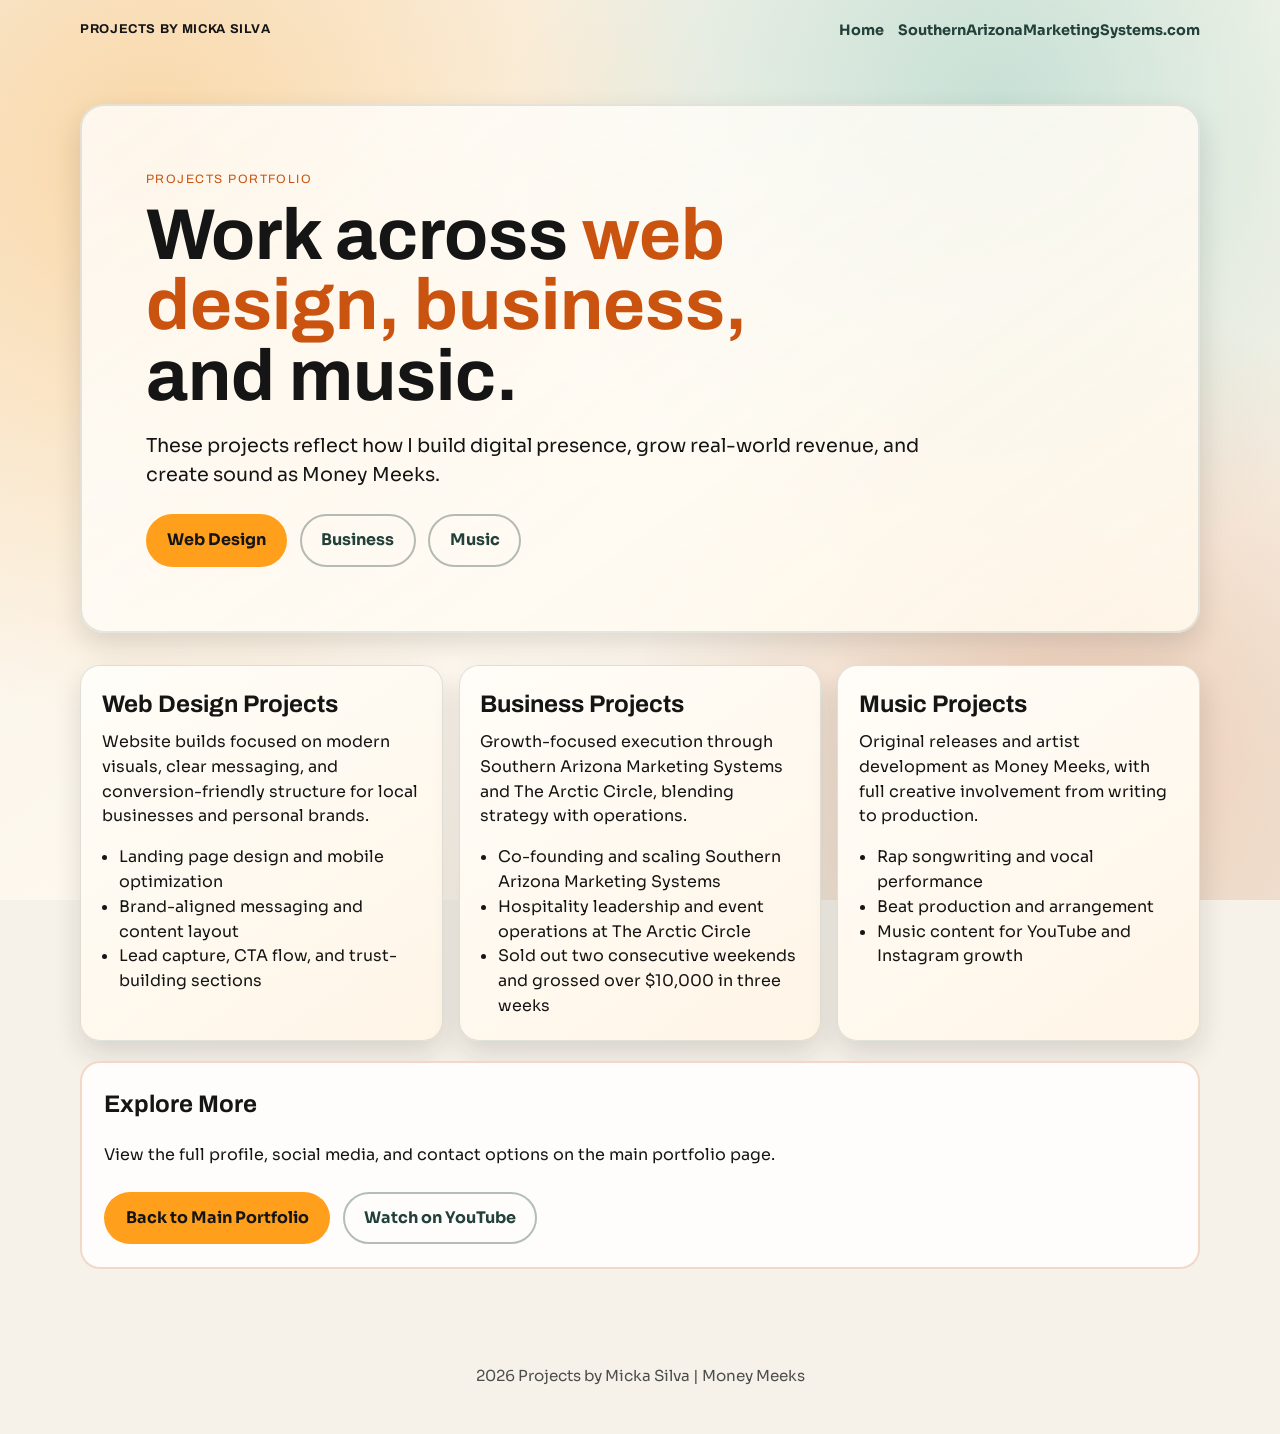
==== projects.html @ 8064643f "new" ====
<!DOCTYPE html>
<html lang="en">
  <head>
    <meta charset="UTF-8" />
    <meta name="viewport" content="width=device-width, initial-scale=1.0" />
    <meta
      name="description"
      content="Project portfolio for Micka Silva (Money Meeks): web design, business growth, and music production."
    />
    <title>Projects | Micka Silva</title>
    <link rel="preconnect" href="https://fonts.googleapis.com" />
    <link rel="preconnect" href="https://fonts.gstatic.com" crossorigin />
    <link
      href="https://fonts.googleapis.com/css2?family=Archivo:wght@400;600;700;900&family=Sora:wght@400;600;700&display=swap"
      rel="stylesheet"
    />
    <link rel="stylesheet" href="styles.css" />
  </head>
  <body>
    <div class="background-layer" aria-hidden="true"></div>

    <header class="site-header" id="top">
      <div class="brand">Projects by Micka Silva</div>
      <div>
        <a class="primary-link" href="index.html">Home</a>
        <a class="primary-link" href="https://SouthernArizonaMarketingSystems.com" target="_blank" rel="noreferrer"
          >SouthernArizonaMarketingSystems.com</a
        >
      </div>
    </header>

    <main>
      <section class="hero reveal">
        <p class="eyebrow">Projects Portfolio</p>
        <h1>
          Work across
          <span>web design, business,</span>
          and music.
        </h1>
        <p class="lead">
          These projects reflect how I build digital presence, grow real-world revenue, and create sound as
          Money Meeks.
        </p>
        <div class="hero-cta">
          <a class="btn btn-solid" href="#web-design">Web Design</a>
          <a class="btn btn-ghost" href="#business">Business</a>
          <a class="btn btn-ghost" href="#music">Music</a>
        </div>
      </section>

      <section class="projects-grid">
        <article id="web-design" class="project-card reveal">
          <h2>Web Design Projects</h2>
          <p>
            Website builds focused on modern visuals, clear messaging, and conversion-friendly structure for
            local businesses and personal brands.
          </p>
          <ul>
            <li>Landing page design and mobile optimization</li>
            <li>Brand-aligned messaging and content layout</li>
            <li>Lead capture, CTA flow, and trust-building sections</li>
          </ul>
        </article>

        <article id="business" class="project-card reveal">
          <h2>Business Projects</h2>
          <p>
            Growth-focused execution through Southern Arizona Marketing Systems and The Arctic Circle, blending
            strategy with operations.
          </p>
          <ul>
            <li>Co-founding and scaling Southern Arizona Marketing Systems</li>
            <li>Hospitality leadership and event operations at The Arctic Circle</li>
            <li>Sold out two consecutive weekends and grossed over $10,000 in three weeks</li>
          </ul>
        </article>

        <article id="music" class="project-card reveal">
          <h2>Music Projects</h2>
          <p>
            Original releases and artist development as Money Meeks, with full creative involvement from writing
            to production.
          </p>
          <ul>
            <li>Rap songwriting and vocal performance</li>
            <li>Beat production and arrangement</li>
            <li>Music content for YouTube and Instagram growth</li>
          </ul>
        </article>
      </section>

      <section class="contact reveal">
        <h2>Explore More</h2>
        <p>View the full profile, social media, and contact options on the main portfolio page.</p>
        <div class="contact-actions">
          <a class="btn btn-solid" href="index.html">Back to Main Portfolio</a>
          <a class="btn btn-ghost" href="https://youtube.com/@moneymeeks2375?si=qXHFbJ45Eas8tCo8" target="_blank" rel="noreferrer"
            >Watch on YouTube</a
          >
        </div>
      </section>
    </main>

    <footer>
      <p><span id="year"></span> Projects by Micka Silva | Money Meeks</p>
    </footer>

    <script src="script.js"></script>
  </body>
</html>
---- styles.css ----
:root {
  --ink: #151515;
  --cream: #f7f2e9;
  --sun: #ff9f1c;
  --rust: #ca5310;
  --teal: #2a9d8f;
  --slate: #23403b;
  --card: #fffdf8;
  --shadow: 0 12px 28px rgba(21, 21, 21, 0.14);
  --radius-lg: 20px;
  --radius-md: 14px;
}

* {
  box-sizing: border-box;
}

body {
  margin: 0;
  color: var(--ink);
  background: var(--cream);
  font-family: "Sora", sans-serif;
  line-height: 1.55;
  overflow-x: hidden;
}

.background-layer {
  position: fixed;
  inset: 0;
  z-index: -1;
  background:
    radial-gradient(circle at 12% 18%, rgba(255, 159, 28, 0.32), transparent 42%),
    radial-gradient(circle at 78% 12%, rgba(42, 157, 143, 0.26), transparent 38%),
    radial-gradient(circle at 84% 82%, rgba(202, 83, 16, 0.22), transparent 34%),
    linear-gradient(140deg, #f7f2e9 10%, #fff9ef 56%, #f2ebe0 100%);
}

.site-header {
  width: min(1120px, 92vw);
  margin: 0 auto;
  display: flex;
  justify-content: space-between;
  align-items: center;
  padding: 1.2rem 0;
}

.brand {
  font-family: "Archivo", sans-serif;
  font-weight: 700;
  letter-spacing: 0.05em;
  text-transform: uppercase;
  font-size: 0.8rem;
}

.primary-link {
  text-decoration: none;
  color: var(--slate);
  font-weight: 700;
  font-size: 0.9rem;
}

.site-header div:last-child {
  display: flex;
  gap: 0.9rem;
  flex-wrap: wrap;
  justify-content: flex-end;
}

main {
  width: min(1120px, 92vw);
  margin: 0 auto;
  padding: 1.5rem 0 5rem;
}

.hero {
  background: linear-gradient(145deg, rgba(255, 255, 255, 0.78), rgba(255, 248, 235, 0.9));
  border: 2px solid rgba(35, 64, 59, 0.12);
  border-radius: 24px;
  box-shadow: var(--shadow);
  padding: clamp(1.8rem, 5vw, 4rem);
  margin-top: 1.2rem;
}

.eyebrow {
  margin: 0;
  font-family: "Archivo", sans-serif;
  text-transform: uppercase;
  letter-spacing: 0.12em;
  font-size: 0.76rem;
  color: var(--rust);
}

h1,
h2 {
  font-family: "Archivo", sans-serif;
  margin-top: 0;
}

h1 {
  font-size: clamp(2.05rem, 7vw, 4.5rem);
  line-height: 0.98;
  margin: 0.7rem 0 1rem;
  max-width: 15ch;
}

h1 span {
  color: var(--rust);
}

.lead {
  font-size: clamp(1rem, 2.5vw, 1.2rem);
  max-width: 58ch;
}

.hero-cta,
.contact-actions {
  display: flex;
  gap: 0.8rem;
  flex-wrap: wrap;
  margin-top: 1.5rem;
}

.btn {
  text-decoration: none;
  border-radius: 999px;
  padding: 0.74rem 1.2rem;
  border: 2px solid transparent;
  font-weight: 700;
  transition: transform 180ms ease, box-shadow 180ms ease, background-color 180ms ease;
}

.btn:hover {
  transform: translateY(-2px);
  box-shadow: 0 7px 14px rgba(0, 0, 0, 0.16);
}

.btn-solid {
  background: var(--sun);
  color: var(--ink);
}

.btn-ghost {
  border-color: rgba(35, 64, 59, 0.34);
  color: var(--slate);
}

.grid-section {
  margin-top: 2rem;
  display: grid;
  grid-template-columns: repeat(12, 1fr);
  gap: 1rem;
}

.projects-grid {
  margin-top: 2rem;
  display: grid;
  grid-template-columns: repeat(12, 1fr);
  gap: 1rem;
}

.project-card {
  grid-column: span 4;
  background: linear-gradient(145deg, #fffdf8, #fff5e7);
  border-radius: var(--radius-lg);
  padding: 1.3rem;
  border: 1px solid rgba(35, 64, 59, 0.14);
  box-shadow: var(--shadow);
}

.project-card h2 {
  font-size: clamp(1.25rem, 3vw, 1.5rem);
  margin-bottom: 0.4rem;
}

.project-card p {
  margin-top: 0;
}

.project-card ul {
  margin: 0;
  padding-left: 1.1rem;
}

.about {
  margin-top: 1.3rem;
  background: #ffffffde;
  border: 2px solid rgba(42, 157, 143, 0.22);
  border-radius: var(--radius-lg);
  box-shadow: var(--shadow);
  padding: 1.4rem;
}

.about h2 {
  margin-bottom: 0.45rem;
}

.about p {
  margin: 0.65rem 0;
  max-width: 80ch;
}

.card {
  grid-column: span 4;
  background: var(--card);
  border-radius: var(--radius-lg);
  padding: 1.3rem;
  border: 1px solid rgba(35, 64, 59, 0.12);
  box-shadow: var(--shadow);
}

.card h2 {
  font-size: clamp(1.25rem, 3vw, 1.5rem);
  margin-bottom: 0.4rem;
}

.card p {
  margin-top: 0;
}

.card ul {
  margin: 0;
  padding-left: 1.1rem;
}

.statement {
  margin-top: 1.3rem;
  background: linear-gradient(136deg, var(--teal), #3eb1a5);
  color: #f6fbf9;
  border-radius: var(--radius-lg);
  padding: 1.4rem;
  box-shadow: var(--shadow);
}

.statement p {
  margin: 0;
  font-size: clamp(1.08rem, 2.7vw, 1.5rem);
  font-weight: 600;
}

.contact {
  margin-top: 1.3rem;
  background: #ffffffd9;
  border: 2px solid rgba(202, 83, 16, 0.22);
  border-radius: var(--radius-lg);
  padding: 1.4rem;
}

.social {
  margin-top: 1.3rem;
  background: #fffdf8;
  border: 2px solid rgba(35, 64, 59, 0.14);
  border-radius: var(--radius-lg);
  padding: 1.4rem;
  box-shadow: var(--shadow);
}

.social h2 {
  margin-bottom: 0.35rem;
}

.social p {
  margin-top: 0;
}

.social-grid {
  display: grid;
  grid-template-columns: repeat(3, 1fr);
  gap: 0.8rem;
}

.social-link {
  text-decoration: none;
  border: 1px solid rgba(35, 64, 59, 0.2);
  border-radius: var(--radius-md);
  padding: 0.9rem;
  color: var(--ink);
  font-weight: 700;
  background: linear-gradient(145deg, #fffef9, #fff5e7);
  transition: transform 180ms ease, box-shadow 180ms ease, border-color 180ms ease;
}

.social-link:hover {
  transform: translateY(-2px);
  box-shadow: 0 7px 14px rgba(0, 0, 0, 0.12);
  border-color: rgba(202, 83, 16, 0.4);
}

.social-link span {
  display: block;
  margin-top: 0.3rem;
  font-weight: 400;
  font-size: 0.92rem;
}

footer {
  text-align: center;
  padding: 0 1rem 2rem;
  color: #4d4d4d;
  font-size: 0.95rem;
}

.reveal {
  opacity: 0;
  transform: translateY(22px);
  animation: rise 700ms ease forwards;
}

.grid-section .card:nth-child(1) {
  animation-delay: 120ms;
}

.grid-section .card:nth-child(2) {
  animation-delay: 260ms;
}

.grid-section .card:nth-child(3) {
  animation-delay: 380ms;
}

.projects-grid .project-card:nth-child(1) {
  animation-delay: 120ms;
}

.projects-grid .project-card:nth-child(2) {
  animation-delay: 260ms;
}

.projects-grid .project-card:nth-child(3) {
  animation-delay: 380ms;
}

.about.reveal {
  animation-delay: 180ms;
}

.statement.reveal {
  animation-delay: 460ms;
}

.social.reveal {
  animation-delay: 520ms;
}

.contact.reveal {
  animation-delay: 600ms;
}

@keyframes rise {
  to {
    opacity: 1;
    transform: translateY(0);
  }
}

@media (max-width: 960px) {
  .card {
    grid-column: span 6;
  }

  .project-card {
    grid-column: span 6;
  }

  .social-grid {
    grid-template-columns: 1fr 1fr;
  }
}

@media (max-width: 720px) {
  .site-header {
    flex-direction: column;
    align-items: flex-start;
    gap: 0.5rem;
  }

  .site-header div:last-child {
    justify-content: flex-start;
  }

  .card {
    grid-column: span 12;
  }

  .project-card {
    grid-column: span 12;
  }

  .social-grid {
    grid-template-columns: 1fr;
  }

  .hero {
    padding: 1.4rem;
  }
}
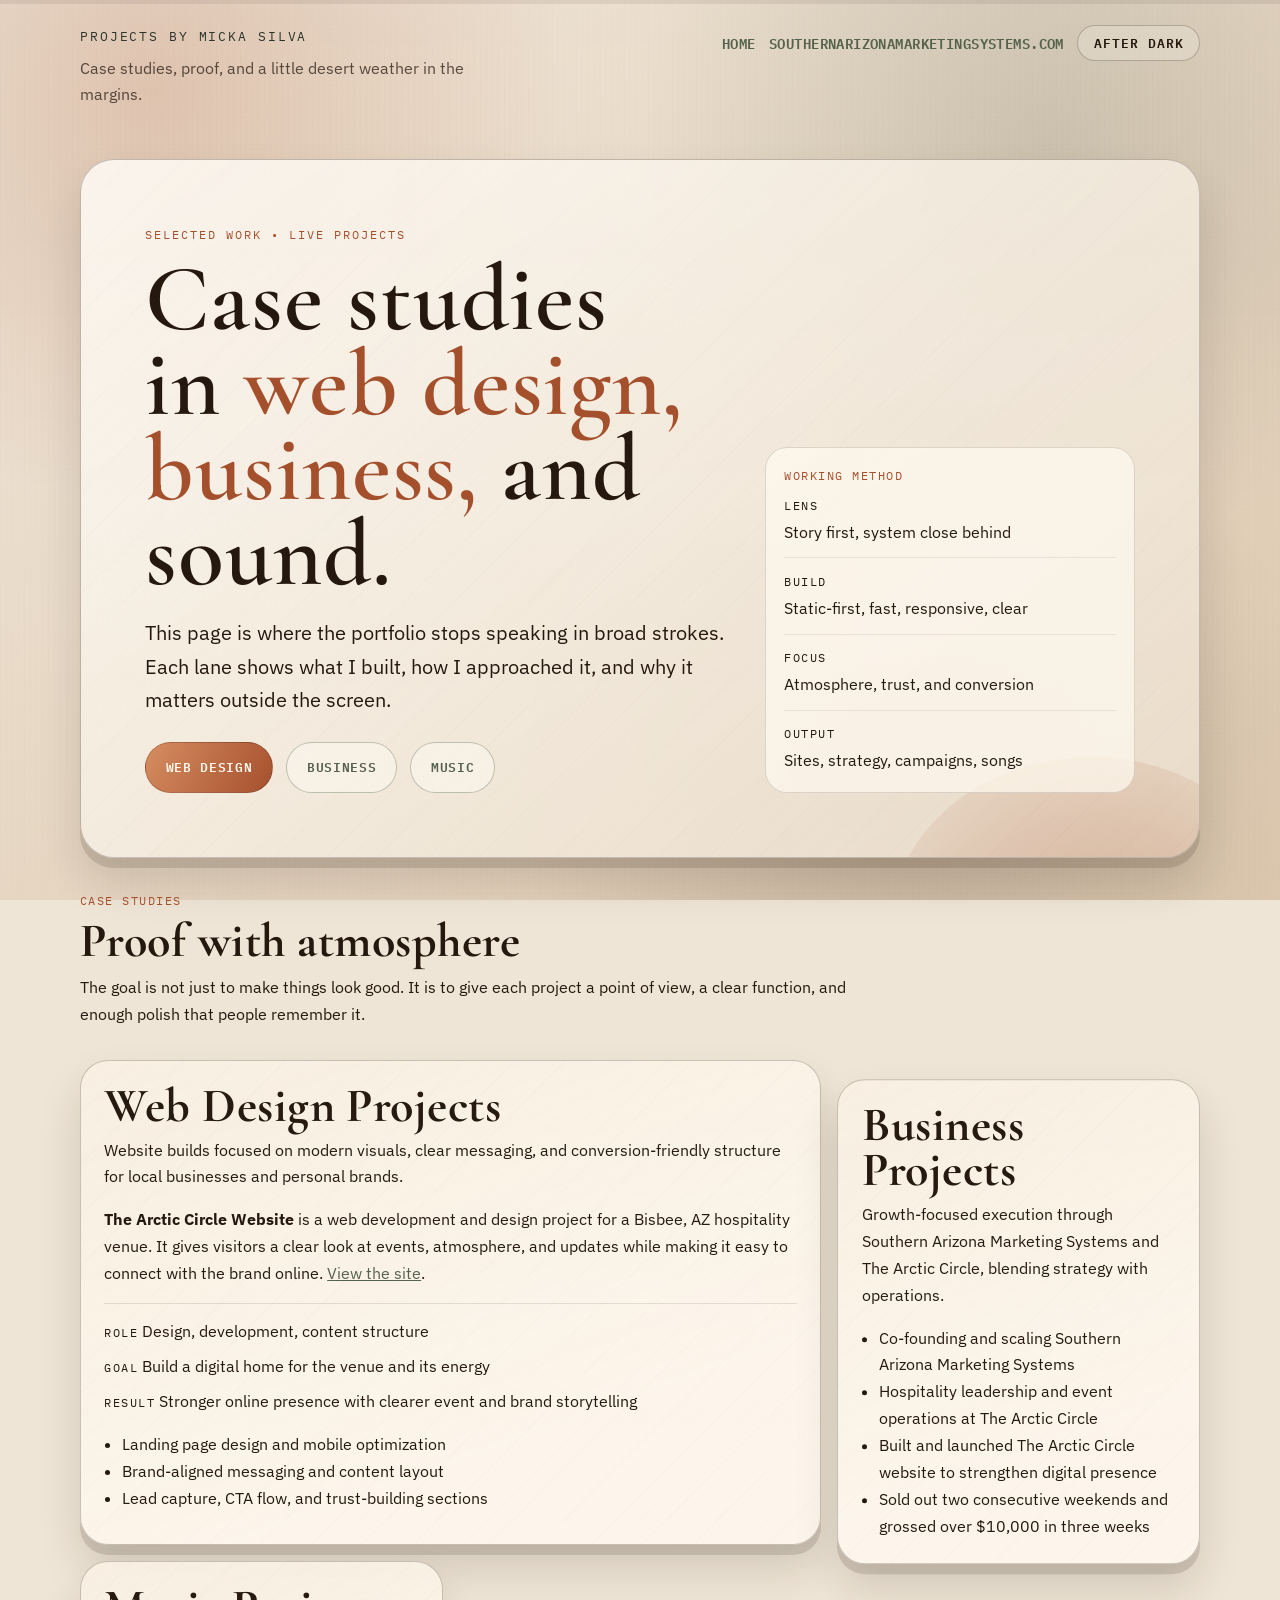
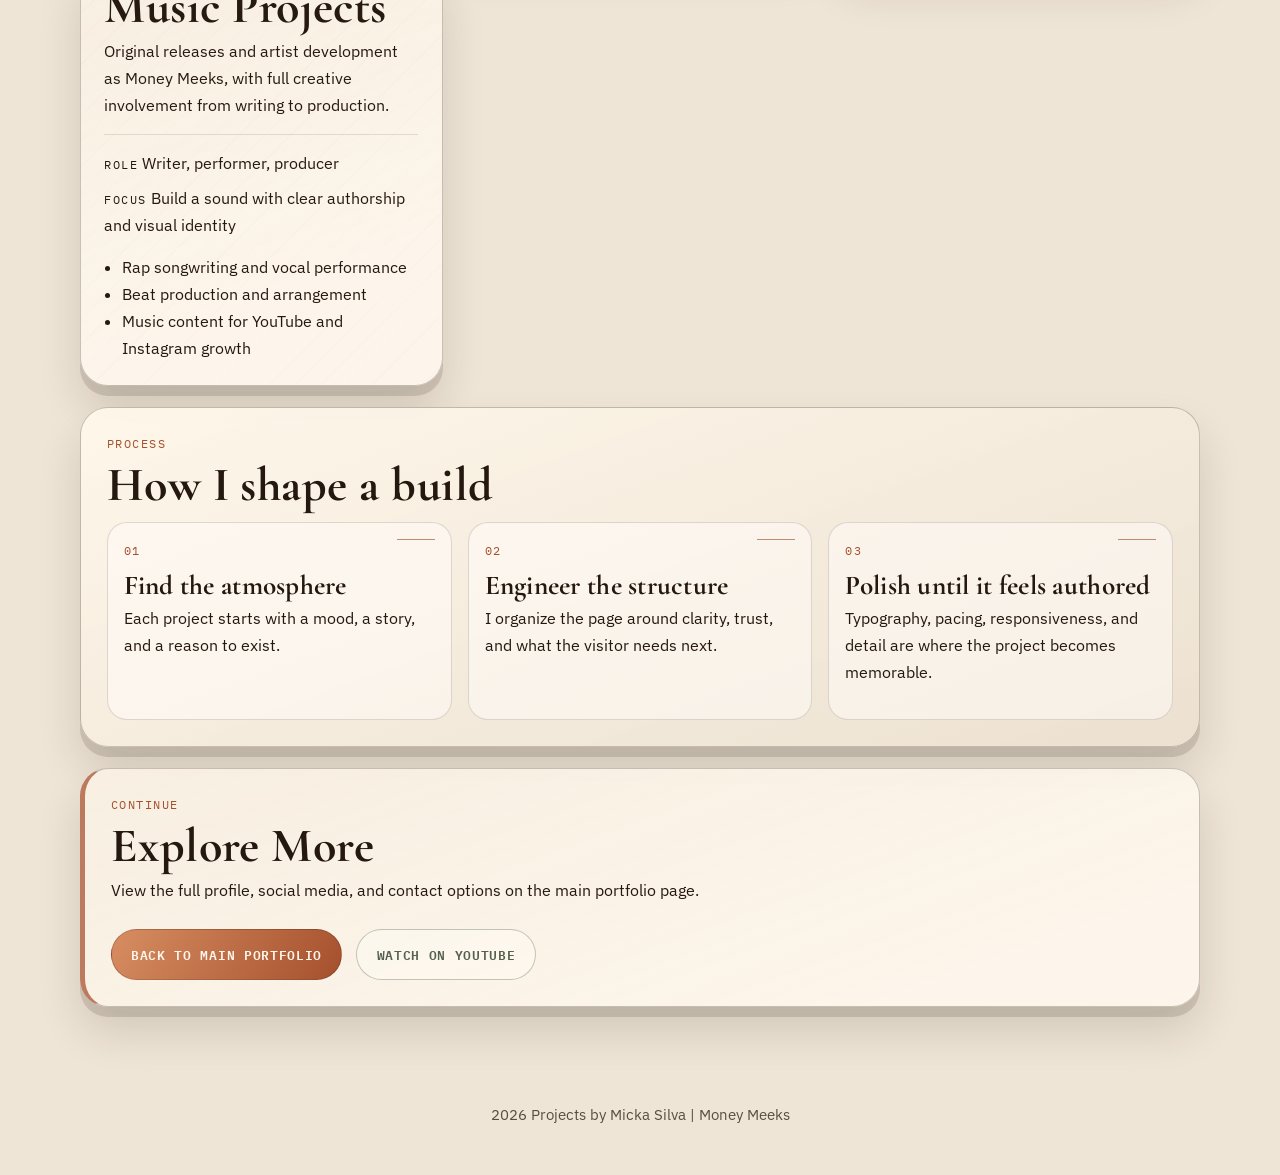
==== commit b31ca073: "freeeee" ====
--- a/projects.html
+++ b/projects.html
@@ -11,50 +11,92 @@
     <link rel="preconnect" href="https://fonts.googleapis.com" />
     <link rel="preconnect" href="https://fonts.gstatic.com" crossorigin />
     <link
-      href="https://fonts.googleapis.com/css2?family=Archivo:wght@400;600;700;900&family=Sora:wght@400;600;700&display=swap"
+      href="https://fonts.googleapis.com/css2?family=Cormorant+Garamond:wght@500;600;700&family=IBM+Plex+Mono:wght@400;500;600&family=IBM+Plex+Sans:wght@400;500;600;700&display=swap"
       rel="stylesheet"
     />
     <link rel="stylesheet" href="styles.css" />
   </head>
-  <body>
+  <body data-page="projects" data-theme="day">
     <div class="background-layer" aria-hidden="true"></div>
+    <div class="page-progress" aria-hidden="true">
+      <span class="page-progress-bar"></span>
+    </div>
 
     <header class="site-header" id="top">
-      <div class="brand">Projects by Micka Silva</div>
-      <div>
-        <a class="primary-link" href="index.html">Home</a>
-        <a class="primary-link" href="https://SouthernArizonaMarketingSystems.com" target="_blank" rel="noreferrer"
-          >SouthernArizonaMarketingSystems.com</a
-        >
+      <div class="brand-block">
+        <div class="brand">Projects by Micka Silva</div>
+        <p class="brand-caption">Case studies, proof, and a little desert weather in the margins.</p>
+      </div>
+      <div class="header-actions">
+        <div class="nav-links">
+          <a class="primary-link" href="index.html">Home</a>
+          <a class="primary-link" href="https://SouthernArizonaMarketingSystems.com" target="_blank" rel="noreferrer"
+            >SouthernArizonaMarketingSystems.com</a
+          >
+        </div>
+        <button class="mode-toggle" type="button" aria-label="Switch color mode">After Dark</button>
       </div>
     </header>
 
     <main>
       <section class="hero reveal">
-        <p class="eyebrow">Projects Portfolio</p>
-        <h1>
-          Work across
-          <span>web design, business,</span>
-          and music.
-        </h1>
-        <p class="lead">
-          These projects reflect how I build digital presence, grow real-world revenue, and create sound as
-          Money Meeks.
-        </p>
-        <div class="hero-cta">
-          <a class="btn btn-solid" href="#web-design">Web Design</a>
-          <a class="btn btn-ghost" href="#business">Business</a>
-          <a class="btn btn-ghost" href="#music">Music</a>
+        <div class="hero-layout">
+          <div class="hero-copy">
+            <p class="eyebrow">Selected Work • Live Projects</p>
+            <h1>
+              Case studies in
+              <span>web design, business,</span>
+              and sound.
+            </h1>
+            <p class="lead">
+              This page is where the portfolio stops speaking in broad strokes. Each lane shows what I built,
+              how I approached it, and why it matters outside the screen.
+            </p>
+            <div class="hero-cta">
+              <a class="btn btn-solid" href="#web-design">Web Design</a>
+              <a class="btn btn-ghost" href="#business">Business</a>
+              <a class="btn btn-ghost" href="#music">Music</a>
+            </div>
+          </div>
+          <aside class="hero-notes">
+            <p class="section-label">Working Method</p>
+            <ul class="meta-list">
+              <li><span>Lens</span> Story first, system close behind</li>
+              <li><span>Build</span> Static-first, fast, responsive, clear</li>
+              <li><span>Focus</span> Atmosphere, trust, and conversion</li>
+              <li><span>Output</span> Sites, strategy, campaigns, songs</li>
+            </ul>
+          </aside>
         </div>
       </section>
 
+      <section class="section-intro reveal">
+        <p class="section-label">Case Studies</p>
+        <h2>Proof with atmosphere</h2>
+        <p>
+          The goal is not just to make things look good. It is to give each project a point of view, a clear
+          function, and enough polish that people remember it.
+        </p>
+      </section>
+
       <section class="projects-grid">
-        <article id="web-design" class="project-card reveal">
+        <article id="web-design" class="project-card featured reveal">
           <h2>Web Design Projects</h2>
           <p>
             Website builds focused on modern visuals, clear messaging, and conversion-friendly structure for
             local businesses and personal brands.
           </p>
+          <p>
+            <strong>The Arctic Circle Website</strong> is a web development and design project for a Bisbee,
+            AZ hospitality venue. It gives visitors a clear look at events, atmosphere, and updates while
+            making it easy to connect with the brand online.
+            <a href="https://arcticcirclebisbeeaz.com/" target="_blank" rel="noreferrer">View the site</a>.
+          </p>
+          <div class="project-meta">
+            <p><span>Role</span> Design, development, content structure</p>
+            <p><span>Goal</span> Build a digital home for the venue and its energy</p>
+            <p><span>Result</span> Stronger online presence with clearer event and brand storytelling</p>
+          </div>
           <ul>
             <li>Landing page design and mobile optimization</li>
             <li>Brand-aligned messaging and content layout</li>
@@ -71,6 +113,7 @@
           <ul>
             <li>Co-founding and scaling Southern Arizona Marketing Systems</li>
             <li>Hospitality leadership and event operations at The Arctic Circle</li>
+            <li>Built and launched The Arctic Circle website to strengthen digital presence</li>
             <li>Sold out two consecutive weekends and grossed over $10,000 in three weeks</li>
           </ul>
         </article>
@@ -81,6 +124,10 @@
             Original releases and artist development as Money Meeks, with full creative involvement from writing
             to production.
           </p>
+          <div class="project-meta">
+            <p><span>Role</span> Writer, performer, producer</p>
+            <p><span>Focus</span> Build a sound with clear authorship and visual identity</p>
+          </div>
           <ul>
             <li>Rap songwriting and vocal performance</li>
             <li>Beat production and arrangement</li>
@@ -89,7 +136,32 @@
         </article>
       </section>
 
+      <section class="field-notes reveal">
+        <div class="section-intro">
+          <p class="section-label">Process</p>
+          <h2>How I shape a build</h2>
+        </div>
+        <div class="timeline compact">
+          <article class="timeline-entry reveal">
+            <p class="timeline-tag">01</p>
+            <h3>Find the atmosphere</h3>
+            <p>Each project starts with a mood, a story, and a reason to exist.</p>
+          </article>
+          <article class="timeline-entry reveal">
+            <p class="timeline-tag">02</p>
+            <h3>Engineer the structure</h3>
+            <p>I organize the page around clarity, trust, and what the visitor needs next.</p>
+          </article>
+          <article class="timeline-entry reveal">
+            <p class="timeline-tag">03</p>
+            <h3>Polish until it feels authored</h3>
+            <p>Typography, pacing, responsiveness, and detail are where the project becomes memorable.</p>
+          </article>
+        </div>
+      </section>
+
       <section class="contact reveal">
+        <p class="section-label">Continue</p>
         <h2>Explore More</h2>
         <p>View the full profile, social media, and contact options on the main portfolio page.</p>
         <div class="contact-actions">
--- a/styles.css
+++ b/styles.css
@@ -1,38 +1,97 @@
 :root {
-  --ink: #151515;
-  --cream: #f7f2e9;
-  --sun: #ff9f1c;
-  --rust: #ca5310;
-  --teal: #2a9d8f;
-  --slate: #23403b;
-  --card: #fffdf8;
-  --shadow: 0 12px 28px rgba(21, 21, 21, 0.14);
-  --radius-lg: 20px;
-  --radius-md: 14px;
+  --ink: #25180f;
+  --paper: #efe5d6;
+  --paper-deep: #ddc8af;
+  --stone: #8f7b66;
+  --clay: #a5502d;
+  --sage: #55614d;
+  --pine: #2c352b;
+  --night: #14100d;
+  --mist: rgba(255, 249, 240, 0.7);
+  --line: rgba(37, 24, 15, 0.14);
+  --line-strong: rgba(37, 24, 15, 0.24);
+  --card: rgba(255, 248, 238, 0.84);
+  --card-strong: rgba(248, 239, 226, 0.95);
+  --shadow-soft: 0 24px 44px rgba(33, 21, 12, 0.14);
+  --shadow-hard: 0 10px 0 rgba(52, 35, 21, 0.14);
+  --radius-lg: 28px;
+  --radius-md: 18px;
+}
+
+body[data-theme="night"] {
+  --ink: #f3e8d9;
+  --paper: #17120f;
+  --paper-deep: #241c18;
+  --stone: #bda992;
+  --clay: #d98a5a;
+  --sage: #a4b391;
+  --pine: #d7cfbf;
+  --night: #090807;
+  --mist: rgba(35, 28, 25, 0.72);
+  --line: rgba(243, 232, 217, 0.12);
+  --line-strong: rgba(243, 232, 217, 0.2);
+  --card: rgba(29, 22, 18, 0.86);
+  --card-strong: rgba(36, 28, 24, 0.96);
+  --shadow-soft: 0 24px 54px rgba(0, 0, 0, 0.34);
+  --shadow-hard: 0 10px 0 rgba(0, 0, 0, 0.2);
 }
 
 * {
   box-sizing: border-box;
+}
+
+html {
+  scroll-behavior: smooth;
 }
 
 body {
   margin: 0;
   color: var(--ink);
-  background: var(--cream);
-  font-family: "Sora", sans-serif;
-  line-height: 1.55;
+  background: var(--paper);
+  font-family: "IBM Plex Sans", sans-serif;
+  line-height: 1.68;
   overflow-x: hidden;
+  transition: background-color 220ms ease, color 220ms ease;
 }
 
 .background-layer {
   position: fixed;
   inset: 0;
-  z-index: -1;
+  z-index: -2;
   background:
-    radial-gradient(circle at 12% 18%, rgba(255, 159, 28, 0.32), transparent 42%),
-    radial-gradient(circle at 78% 12%, rgba(42, 157, 143, 0.26), transparent 38%),
-    radial-gradient(circle at 84% 82%, rgba(202, 83, 16, 0.22), transparent 34%),
-    linear-gradient(140deg, #f7f2e9 10%, #fff9ef 56%, #f2ebe0 100%);
+    radial-gradient(circle at 12% 10%, rgba(165, 80, 45, 0.22), transparent 30%),
+    radial-gradient(circle at 82% 16%, rgba(85, 97, 77, 0.2), transparent 32%),
+    radial-gradient(circle at 72% 86%, rgba(37, 24, 15, 0.14), transparent 34%),
+    linear-gradient(145deg, var(--paper) 0%, var(--paper-deep) 100%);
+}
+
+.background-layer::after {
+  content: "";
+  position: absolute;
+  inset: 0;
+  opacity: 0.32;
+  pointer-events: none;
+  background-image:
+    linear-gradient(rgba(255, 255, 255, 0.05), rgba(255, 255, 255, 0.01)),
+    repeating-linear-gradient(0deg, rgba(255, 255, 255, 0.05) 0 1px, transparent 1px 4px),
+    repeating-linear-gradient(90deg, rgba(37, 24, 15, 0.03) 0 1px, transparent 1px 6px),
+    radial-gradient(circle at 20% 20%, rgba(255, 255, 255, 0.09) 0 1px, transparent 1px 100%);
+  background-size: auto, auto, auto, 22px 22px;
+}
+
+.page-progress {
+  position: fixed;
+  inset: 0 0 auto;
+  height: 4px;
+  z-index: 10;
+  background: rgba(37, 24, 15, 0.08);
+}
+
+.page-progress-bar {
+  display: block;
+  width: 0;
+  height: 100%;
+  background: linear-gradient(90deg, var(--sage), var(--clay));
 }
 
 .site-header {
@@ -40,195 +99,420 @@
   margin: 0 auto;
   display: flex;
   justify-content: space-between;
+  align-items: flex-start;
+  gap: 1.25rem;
+  padding: 1.55rem 0 1rem;
+}
+
+.brand-block {
+  max-width: 26rem;
+}
+
+.brand {
+  font-family: "IBM Plex Mono", monospace;
+  font-size: 0.84rem;
+  letter-spacing: 0.14em;
+  text-transform: uppercase;
+  color: var(--pine);
+}
+
+.brand-caption {
+  margin: 0.45rem 0 0;
+  color: rgba(37, 24, 15, 0.74);
+}
+
+body[data-theme="night"] .brand-caption {
+  color: rgba(243, 232, 217, 0.74);
+}
+
+.header-actions,
+.nav-links,
+.hero-cta,
+.contact-actions {
+  display: flex;
+  gap: 0.85rem;
+  flex-wrap: wrap;
+}
+
+.header-actions {
+  justify-content: flex-end;
   align-items: center;
-  padding: 1.2rem 0;
-}
-
-.brand {
-  font-family: "Archivo", sans-serif;
-  font-weight: 700;
-  letter-spacing: 0.05em;
-  text-transform: uppercase;
-  font-size: 0.8rem;
+}
+
+.nav-links {
+  justify-content: flex-end;
 }
 
 .primary-link {
   text-decoration: none;
-  color: var(--slate);
-  font-weight: 700;
-  font-size: 0.9rem;
-}
-
-.site-header div:last-child {
-  display: flex;
-  gap: 0.9rem;
-  flex-wrap: wrap;
-  justify-content: flex-end;
+  color: var(--sage);
+  font: 600 0.88rem/1 "IBM Plex Mono", monospace;
+  letter-spacing: 0.03em;
+  text-transform: uppercase;
+  border-bottom: 1px solid transparent;
+  transition: color 180ms ease, border-color 180ms ease;
+}
+
+.primary-link:hover {
+  color: var(--clay);
+  border-color: rgba(165, 80, 45, 0.45);
+}
+
+.mode-toggle {
+  appearance: none;
+  border: 1px solid var(--line-strong);
+  background: rgba(255, 249, 240, 0.22);
+  color: var(--ink);
+  padding: 0.68rem 0.95rem;
+  border-radius: 999px;
+  font: 600 0.8rem/1 "IBM Plex Mono", monospace;
+  letter-spacing: 0.08em;
+  text-transform: uppercase;
+  cursor: pointer;
+  transition: transform 180ms ease, border-color 180ms ease, background-color 180ms ease;
+}
+
+.mode-toggle:hover {
+  transform: translateY(-1px);
+  border-color: var(--clay);
 }
 
 main {
   width: min(1120px, 92vw);
   margin: 0 auto;
-  padding: 1.5rem 0 5rem;
+  padding: 1rem 0 5rem;
+}
+
+.hero,
+.about,
+.contact,
+.social,
+.field-notes,
+.statement,
+.project-card,
+.card {
+  box-shadow: var(--shadow-soft), var(--shadow-hard);
 }
 
 .hero {
-  background: linear-gradient(145deg, rgba(255, 255, 255, 0.78), rgba(255, 248, 235, 0.9));
-  border: 2px solid rgba(35, 64, 59, 0.12);
-  border-radius: 24px;
-  box-shadow: var(--shadow);
+  position: relative;
+  isolation: isolate;
+  overflow: hidden;
+  margin-top: 1.2rem;
   padding: clamp(1.8rem, 5vw, 4rem);
-  margin-top: 1.2rem;
+  border: 1px solid var(--line-strong);
+  border-radius: 34px;
+  background:
+    linear-gradient(145deg, rgba(255, 251, 245, 0.84), rgba(235, 222, 204, 0.92)),
+    linear-gradient(90deg, rgba(255, 255, 255, 0.06), transparent);
+}
+
+body[data-theme="night"] .hero {
+  background:
+    linear-gradient(145deg, rgba(31, 24, 21, 0.9), rgba(21, 17, 14, 0.96)),
+    linear-gradient(90deg, rgba(255, 255, 255, 0.03), transparent);
+}
+
+.hero::before {
+  content: "";
+  position: absolute;
+  inset: auto -10% -46% auto;
+  width: 420px;
+  height: 420px;
+  border-radius: 48% 52% 60% 40% / 40% 51% 49% 60%;
+  background: radial-gradient(circle, rgba(165, 80, 45, 0.34), rgba(165, 80, 45, 0));
+  z-index: -1;
+}
+
+.hero::after,
+.project-card::after,
+.card::after {
+  content: "";
+  position: absolute;
+  inset: 0;
+  pointer-events: none;
+  background-image:
+    linear-gradient(rgba(255, 255, 255, 0.04), transparent),
+    repeating-linear-gradient(135deg, rgba(37, 24, 15, 0.035) 0 1px, transparent 1px 18px);
+  opacity: 0.36;
+}
+
+.hero-layout {
+  display: grid;
+  grid-template-columns: minmax(0, 1.45fr) minmax(280px, 0.9fr);
+  gap: 1.5rem;
+  align-items: end;
+}
+
+.hero-copy,
+.hero-notes {
+  position: relative;
+  z-index: 1;
+}
+
+.hero-notes {
+  padding: 1.1rem 1.15rem;
+  border-radius: 22px;
+  background: var(--mist);
+  border: 1px solid var(--line);
+}
+
+.eyebrow,
+.section-label,
+.timeline-tag,
+.meta-list span,
+.project-meta span,
+.btn,
+.primary-link {
+  font-family: "IBM Plex Mono", monospace;
 }
 
 .eyebrow {
   margin: 0;
-  font-family: "Archivo", sans-serif;
+  text-transform: uppercase;
+  letter-spacing: 0.16em;
+  font-size: 0.78rem;
+  color: var(--clay);
+}
+
+.section-label,
+.timeline-tag,
+.meta-list span,
+.project-meta span {
+  font-size: 0.78rem;
   text-transform: uppercase;
   letter-spacing: 0.12em;
-  font-size: 0.76rem;
-  color: var(--rust);
+}
+
+.section-label {
+  margin: 0 0 0.55rem;
+  color: var(--clay);
 }
 
 h1,
+h2,
+h3 {
+  margin-top: 0;
+  font-family: "Cormorant Garamond", serif;
+  letter-spacing: 0.01em;
+}
+
+h1 {
+  max-width: 12ch;
+  margin: 0.7rem 0 1rem;
+  font-size: clamp(3.2rem, 8vw, 5.9rem);
+  line-height: 0.9;
+  font-weight: 600;
+}
+
+h1 span {
+  color: var(--clay);
+}
+
 h2 {
-  font-family: "Archivo", sans-serif;
-  margin-top: 0;
-}
-
-h1 {
-  font-size: clamp(2.05rem, 7vw, 4.5rem);
-  line-height: 0.98;
-  margin: 0.7rem 0 1rem;
-  max-width: 15ch;
-}
-
-h1 span {
-  color: var(--rust);
+  margin-bottom: 0.55rem;
+  font-size: clamp(2.2rem, 4vw, 3rem);
+  line-height: 0.95;
+}
+
+h3 {
+  margin-bottom: 0.4rem;
+  font-size: 1.7rem;
+  line-height: 1;
 }
 
 .lead {
-  font-size: clamp(1rem, 2.5vw, 1.2rem);
-  max-width: 58ch;
+  max-width: 60ch;
+  font-size: clamp(1.02rem, 2.1vw, 1.24rem);
+}
+
+.meta-list {
+  list-style: none;
+  margin: 0;
+  padding: 0;
+  display: grid;
+  gap: 0.8rem;
+}
+
+.meta-list li {
+  display: grid;
+  gap: 0.18rem;
+  padding-bottom: 0.72rem;
+  border-bottom: 1px solid rgba(37, 24, 15, 0.08);
+}
+
+body[data-theme="night"] .meta-list li {
+  border-bottom-color: rgba(243, 232, 217, 0.08);
+}
+
+.meta-list li:last-child {
+  padding-bottom: 0;
+  border-bottom: 0;
 }
 
 .hero-cta,
 .contact-actions {
-  display: flex;
-  gap: 0.8rem;
-  flex-wrap: wrap;
-  margin-top: 1.5rem;
+  margin-top: 1.6rem;
 }
 
 .btn {
   text-decoration: none;
   border-radius: 999px;
-  padding: 0.74rem 1.2rem;
-  border: 2px solid transparent;
-  font-weight: 700;
-  transition: transform 180ms ease, box-shadow 180ms ease, background-color 180ms ease;
+  padding: 0.82rem 1.22rem;
+  border: 1px solid transparent;
+  font-size: 0.84rem;
+  font-weight: 600;
+  letter-spacing: 0.05em;
+  text-transform: uppercase;
+  transition: transform 180ms ease, box-shadow 180ms ease, background-color 180ms ease, color 180ms ease;
 }
 
 .btn:hover {
   transform: translateY(-2px);
-  box-shadow: 0 7px 14px rgba(0, 0, 0, 0.16);
+  box-shadow: 0 9px 16px rgba(40, 27, 16, 0.2);
 }
 
 .btn-solid {
-  background: var(--sun);
-  color: var(--ink);
+  background: linear-gradient(120deg, #d78d61, var(--clay));
+  color: #fff7ed;
+  border-color: rgba(37, 24, 15, 0.2);
 }
 
 .btn-ghost {
-  border-color: rgba(35, 64, 59, 0.34);
-  color: var(--slate);
-}
-
-.grid-section {
+  background: rgba(255, 252, 246, 0.42);
+  border-color: rgba(85, 97, 77, 0.35);
+  color: var(--sage);
+}
+
+.btn-ghost:hover {
+  color: var(--clay);
+  border-color: rgba(165, 80, 45, 0.42);
+}
+
+.section-intro {
+  max-width: 48rem;
   margin-top: 2rem;
+}
+
+.section-intro p:last-child {
+  margin-top: 0;
+}
+
+.grid-section,
+.projects-grid,
+.timeline,
+.social-grid {
   display: grid;
-  grid-template-columns: repeat(12, 1fr);
   gap: 1rem;
 }
 
+.grid-section,
 .projects-grid {
   margin-top: 2rem;
-  display: grid;
   grid-template-columns: repeat(12, 1fr);
-  gap: 1rem;
-}
-
-.project-card {
+}
+
+.project-card,
+.card {
+  position: relative;
+  overflow: hidden;
   grid-column: span 4;
-  background: linear-gradient(145deg, #fffdf8, #fff5e7);
+  padding: 1.45rem;
   border-radius: var(--radius-lg);
-  padding: 1.3rem;
-  border: 1px solid rgba(35, 64, 59, 0.14);
-  box-shadow: var(--shadow);
-}
-
-.project-card h2 {
-  font-size: clamp(1.25rem, 3vw, 1.5rem);
-  margin-bottom: 0.4rem;
-}
-
-.project-card p {
+  border: 1px solid var(--line-strong);
+  background: linear-gradient(160deg, var(--card-strong), var(--card) 72%);
+}
+
+.featured {
+  grid-column: span 8;
+}
+
+.grid-section .card:nth-child(1),
+.projects-grid .project-card:nth-child(2) {
+  transform: translateY(1.2rem);
+}
+
+.grid-section .card:nth-child(2) {
+  grid-column: span 5;
+}
+
+.grid-section .card:nth-child(3) {
+  grid-column: span 3;
+}
+
+.project-card h2,
+.card h2,
+.about h2,
+.social h2,
+.contact h2 {
+  margin-bottom: 0.45rem;
+}
+
+.project-card p,
+.card p,
+.about p,
+.contact p,
+.social p,
+.timeline-entry p {
   margin-top: 0;
 }
 
-.project-card ul {
-  margin: 0;
-  padding-left: 1.1rem;
-}
-
-.about {
-  margin-top: 1.3rem;
-  background: #ffffffde;
-  border: 2px solid rgba(42, 157, 143, 0.22);
-  border-radius: var(--radius-lg);
-  box-shadow: var(--shadow);
-  padding: 1.4rem;
-}
-
-.about h2 {
-  margin-bottom: 0.45rem;
-}
-
-.about p {
-  margin: 0.65rem 0;
-  max-width: 80ch;
-}
-
-.card {
-  grid-column: span 4;
-  background: var(--card);
-  border-radius: var(--radius-lg);
-  padding: 1.3rem;
-  border: 1px solid rgba(35, 64, 59, 0.12);
-  box-shadow: var(--shadow);
-}
-
-.card h2 {
-  font-size: clamp(1.25rem, 3vw, 1.5rem);
-  margin-bottom: 0.4rem;
-}
-
-.card p {
-  margin-top: 0;
-}
-
+.project-card ul,
 .card ul {
   margin: 0;
   padding-left: 1.1rem;
 }
 
+.project-meta {
+  display: grid;
+  gap: 0.5rem;
+  margin: 1rem 0;
+  padding-top: 0.9rem;
+  border-top: 1px solid rgba(37, 24, 15, 0.12);
+}
+
+body[data-theme="night"] .project-meta {
+  border-top-color: rgba(243, 232, 217, 0.12);
+}
+
+.project-meta p {
+  margin: 0;
+}
+
+.about,
+.contact,
+.social,
+.field-notes {
+  margin-top: 1.3rem;
+  padding: 1.6rem;
+  border-radius: var(--radius-lg);
+  border: 1px solid var(--line-strong);
+  background: linear-gradient(160deg, var(--card-strong), var(--card) 82%);
+}
+
+.about {
+  border-left: 5px solid rgba(85, 97, 77, 0.72);
+}
+
+.contact {
+  border-left: 5px solid rgba(165, 80, 45, 0.74);
+}
+
+.social {
+  border-left: 5px solid rgba(44, 53, 43, 0.68);
+}
+
 .statement {
   margin-top: 1.3rem;
-  background: linear-gradient(136deg, var(--teal), #3eb1a5);
-  color: #f6fbf9;
+  padding: 1.5rem;
   border-radius: var(--radius-lg);
-  padding: 1.4rem;
-  box-shadow: var(--shadow);
+  border: 1px solid rgba(37, 24, 15, 0.18);
+  background: linear-gradient(145deg, #4f6a52, #232c23);
+  color: #f8f5ef;
+}
+
+body[data-theme="night"] .statement {
+  background: linear-gradient(145deg, #344034, #171411);
 }
 
 .statement p {
@@ -237,128 +521,169 @@
   font-weight: 600;
 }
 
-.contact {
-  margin-top: 1.3rem;
-  background: #ffffffd9;
-  border: 2px solid rgba(202, 83, 16, 0.22);
-  border-radius: var(--radius-lg);
-  padding: 1.4rem;
-}
-
-.social {
-  margin-top: 1.3rem;
-  background: #fffdf8;
-  border: 2px solid rgba(35, 64, 59, 0.14);
-  border-radius: var(--radius-lg);
-  padding: 1.4rem;
-  box-shadow: var(--shadow);
-}
-
-.social h2 {
-  margin-bottom: 0.35rem;
-}
-
-.social p {
+.field-notes {
+  background: linear-gradient(160deg, rgba(255, 248, 236, 0.9), rgba(236, 225, 208, 0.92));
+}
+
+body[data-theme="night"] .field-notes {
+  background: linear-gradient(160deg, rgba(31, 24, 21, 0.94), rgba(23, 18, 15, 0.96));
+}
+
+.field-notes .section-intro {
   margin-top: 0;
 }
 
+.timeline {
+  margin-top: 1.2rem;
+  grid-template-columns: repeat(3, minmax(0, 1fr));
+}
+
+.timeline.compact {
+  margin-top: 0.8rem;
+}
+
+.timeline-entry {
+  position: relative;
+  padding: 1.1rem 1rem;
+  border: 1px solid var(--line);
+  border-radius: 20px;
+  background: rgba(255, 252, 247, 0.54);
+}
+
+body[data-theme="night"] .timeline-entry {
+  background: rgba(255, 255, 255, 0.03);
+}
+
+.timeline-entry::before {
+  content: "";
+  position: absolute;
+  top: 1rem;
+  right: 1rem;
+  width: 38px;
+  height: 1px;
+  background: rgba(165, 80, 45, 0.65);
+}
+
+.timeline-tag {
+  margin: 0 0 0.65rem;
+  color: var(--clay);
+}
+
 .social-grid {
-  display: grid;
   grid-template-columns: repeat(3, 1fr);
-  gap: 0.8rem;
 }
 
 .social-link {
   text-decoration: none;
-  border: 1px solid rgba(35, 64, 59, 0.2);
+  color: var(--ink);
+  padding: 0.95rem;
+  border: 1px solid rgba(37, 24, 15, 0.16);
   border-radius: var(--radius-md);
-  padding: 0.9rem;
-  color: var(--ink);
+  background: linear-gradient(145deg, rgba(255, 253, 248, 0.92), rgba(245, 235, 220, 0.84));
   font-weight: 700;
-  background: linear-gradient(145deg, #fffef9, #fff5e7);
   transition: transform 180ms ease, box-shadow 180ms ease, border-color 180ms ease;
+}
+
+body[data-theme="night"] .social-link {
+  background: linear-gradient(145deg, rgba(41, 32, 28, 0.92), rgba(26, 21, 18, 0.86));
+  border-color: rgba(243, 232, 217, 0.14);
 }
 
 .social-link:hover {
   transform: translateY(-2px);
-  box-shadow: 0 7px 14px rgba(0, 0, 0, 0.12);
-  border-color: rgba(202, 83, 16, 0.4);
+  box-shadow: 0 10px 16px rgba(40, 27, 16, 0.15);
+  border-color: rgba(165, 80, 45, 0.38);
 }
 
 .social-link span {
   display: block;
   margin-top: 0.3rem;
-  font-weight: 400;
   font-size: 0.92rem;
+  font-weight: 500;
+  opacity: 0.84;
+}
+
+a {
+  color: var(--sage);
+}
+
+a:hover {
+  color: var(--clay);
+}
+
+a:focus-visible,
+.btn:focus-visible,
+.mode-toggle:focus-visible,
+.primary-link:focus-visible {
+  outline: 2px solid var(--clay);
+  outline-offset: 3px;
 }
 
 footer {
+  padding: 0 1rem 2rem;
   text-align: center;
-  padding: 0 1rem 2rem;
-  color: #4d4d4d;
   font-size: 0.95rem;
+  color: rgba(37, 24, 15, 0.74);
+}
+
+body[data-theme="night"] footer {
+  color: rgba(243, 232, 217, 0.74);
 }
 
 .reveal {
   opacity: 0;
-  transform: translateY(22px);
-  animation: rise 700ms ease forwards;
-}
-
-.grid-section .card:nth-child(1) {
-  animation-delay: 120ms;
-}
-
-.grid-section .card:nth-child(2) {
-  animation-delay: 260ms;
-}
-
-.grid-section .card:nth-child(3) {
-  animation-delay: 380ms;
-}
-
-.projects-grid .project-card:nth-child(1) {
-  animation-delay: 120ms;
-}
-
-.projects-grid .project-card:nth-child(2) {
-  animation-delay: 260ms;
-}
-
-.projects-grid .project-card:nth-child(3) {
-  animation-delay: 380ms;
-}
-
-.about.reveal {
-  animation-delay: 180ms;
-}
-
-.statement.reveal {
-  animation-delay: 460ms;
-}
-
-.social.reveal {
-  animation-delay: 520ms;
-}
-
-.contact.reveal {
-  animation-delay: 600ms;
-}
-
-@keyframes rise {
-  to {
+  transform: translateY(26px);
+  transition: opacity 680ms ease, transform 680ms ease;
+}
+
+.reveal.is-visible {
+  opacity: 1;
+  transform: translateY(0);
+}
+
+.reveal[data-delay="1"] {
+  transition-delay: 90ms;
+}
+
+.reveal[data-delay="2"] {
+  transition-delay: 180ms;
+}
+
+.reveal[data-delay="3"] {
+  transition-delay: 270ms;
+}
+
+@media (prefers-reduced-motion: reduce) {
+  html {
+    scroll-behavior: auto;
+  }
+
+  *,
+  *::before,
+  *::after {
+    animation: none !important;
+    transition: none !important;
+  }
+
+  .reveal {
     opacity: 1;
-    transform: translateY(0);
+    transform: none;
   }
 }
 
 @media (max-width: 960px) {
-  .card {
+  .hero-layout,
+  .timeline {
+    grid-template-columns: 1fr;
+  }
+
+  .card,
+  .project-card,
+  .featured,
+  .grid-section .card:nth-child(2),
+  .grid-section .card:nth-child(3) {
     grid-column: span 6;
-  }
-
-  .project-card {
-    grid-column: span 6;
+    transform: none;
   }
 
   .social-grid {
@@ -370,26 +695,42 @@
   .site-header {
     flex-direction: column;
     align-items: flex-start;
-    gap: 0.5rem;
-  }
-
-  .site-header div:last-child {
+    gap: 0.55rem;
+  }
+
+  .header-actions,
+  .nav-links {
     justify-content: flex-start;
   }
 
-  .card {
+  .grid-section,
+  .projects-grid,
+  .social-grid,
+  .timeline {
+    grid-template-columns: 1fr;
+  }
+
+  .card,
+  .project-card,
+  .featured,
+  .grid-section .card:nth-child(2),
+  .grid-section .card:nth-child(3) {
     grid-column: span 12;
   }
 
-  .project-card {
-    grid-column: span 12;
-  }
-
-  .social-grid {
-    grid-template-columns: 1fr;
-  }
-
   .hero {
-    padding: 1.4rem;
-  }
-}
+    border-radius: 26px;
+    padding: 1.5rem;
+  }
+
+  h1 {
+    max-width: 100%;
+  }
+
+  .field-notes,
+  .about,
+  .social,
+  .contact {
+    padding: 1.25rem;
+  }
+}
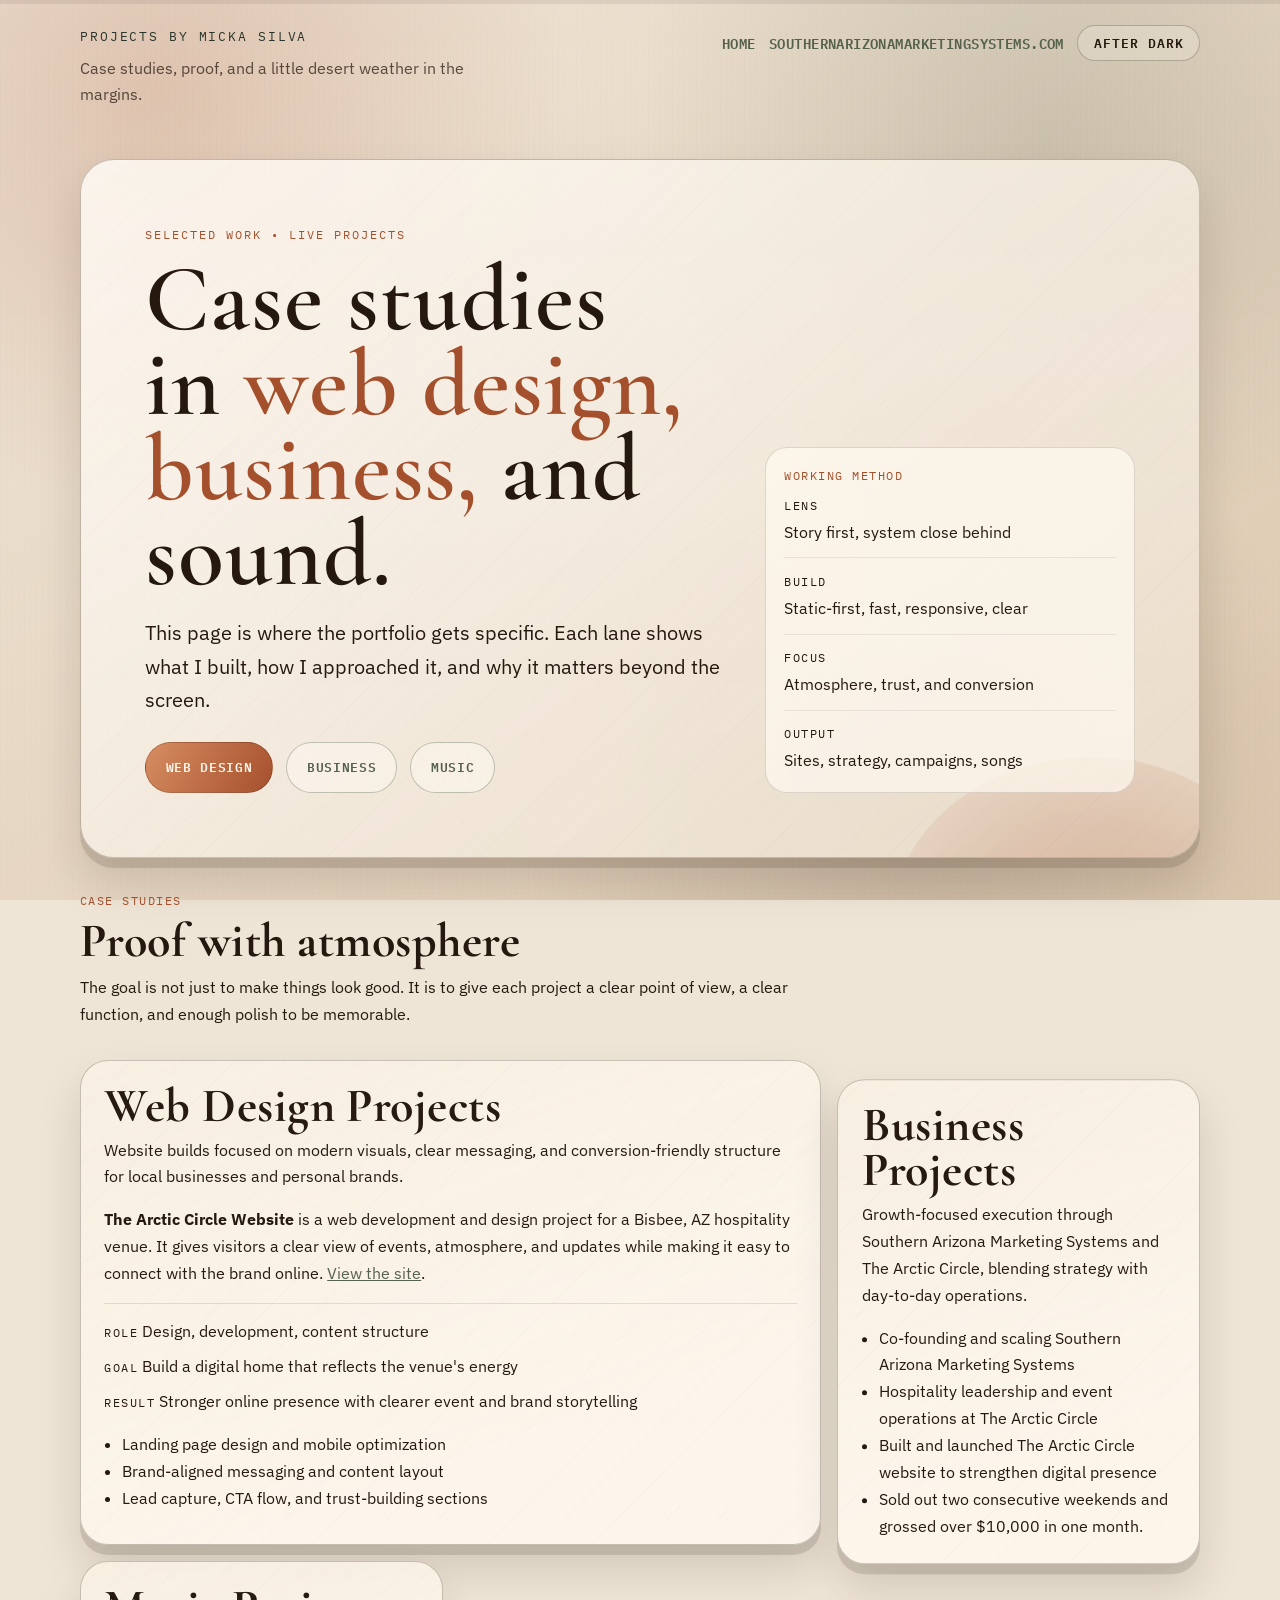
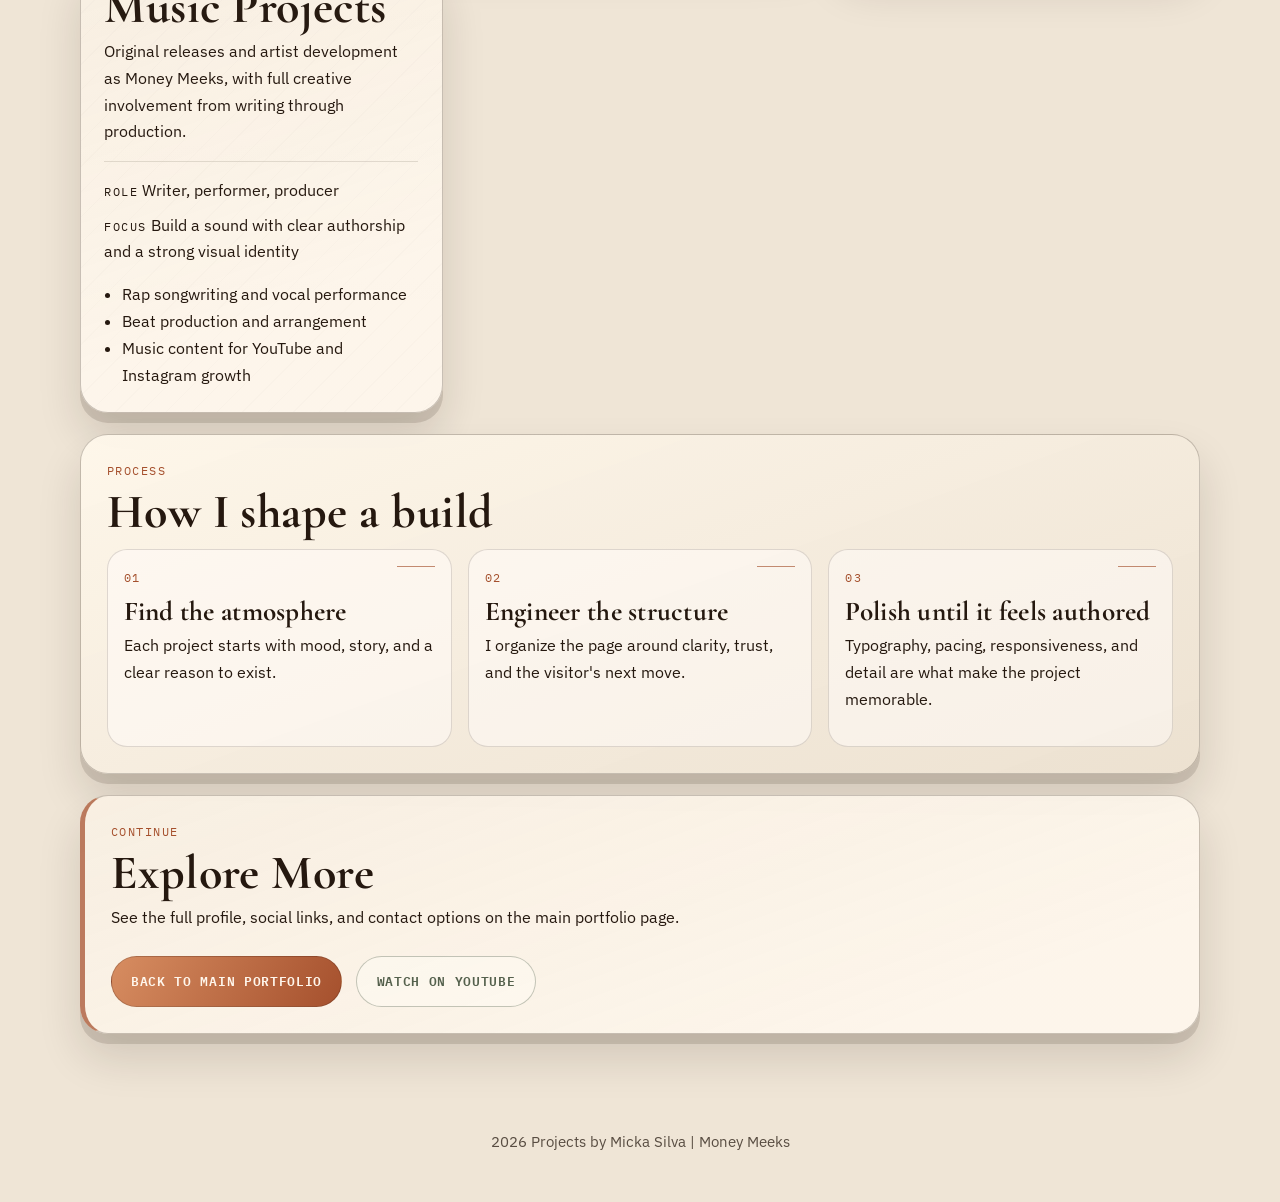
==== commit 5c31fbc2: "burt" ====
--- a/projects.html
+++ b/projects.html
@@ -49,8 +49,8 @@
               and sound.
             </h1>
             <p class="lead">
-              This page is where the portfolio stops speaking in broad strokes. Each lane shows what I built,
-              how I approached it, and why it matters outside the screen.
+              This page is where the portfolio gets specific. Each lane shows what I built, how I approached it,
+              and why it matters beyond the screen.
             </p>
             <div class="hero-cta">
               <a class="btn btn-solid" href="#web-design">Web Design</a>
@@ -74,8 +74,8 @@
         <p class="section-label">Case Studies</p>
         <h2>Proof with atmosphere</h2>
         <p>
-          The goal is not just to make things look good. It is to give each project a point of view, a clear
-          function, and enough polish that people remember it.
+          The goal is not just to make things look good. It is to give each project a clear point of view, a
+          clear function, and enough polish to be memorable.
         </p>
       </section>
 
@@ -88,13 +88,13 @@
           </p>
           <p>
             <strong>The Arctic Circle Website</strong> is a web development and design project for a Bisbee,
-            AZ hospitality venue. It gives visitors a clear look at events, atmosphere, and updates while
+            AZ hospitality venue. It gives visitors a clear view of events, atmosphere, and updates while
             making it easy to connect with the brand online.
             <a href="https://arcticcirclebisbeeaz.com/" target="_blank" rel="noreferrer">View the site</a>.
           </p>
           <div class="project-meta">
             <p><span>Role</span> Design, development, content structure</p>
-            <p><span>Goal</span> Build a digital home for the venue and its energy</p>
+            <p><span>Goal</span> Build a digital home that reflects the venue's energy</p>
             <p><span>Result</span> Stronger online presence with clearer event and brand storytelling</p>
           </div>
           <ul>
@@ -108,13 +108,13 @@
           <h2>Business Projects</h2>
           <p>
             Growth-focused execution through Southern Arizona Marketing Systems and The Arctic Circle, blending
-            strategy with operations.
+            strategy with day-to-day operations.
           </p>
           <ul>
             <li>Co-founding and scaling Southern Arizona Marketing Systems</li>
             <li>Hospitality leadership and event operations at The Arctic Circle</li>
             <li>Built and launched The Arctic Circle website to strengthen digital presence</li>
-            <li>Sold out two consecutive weekends and grossed over $10,000 in three weeks</li>
+            <li>Sold out two consecutive weekends and grossed over $10,000 in one month.</li>
           </ul>
         </article>
 
@@ -122,11 +122,11 @@
           <h2>Music Projects</h2>
           <p>
             Original releases and artist development as Money Meeks, with full creative involvement from writing
-            to production.
+            through production.
           </p>
           <div class="project-meta">
             <p><span>Role</span> Writer, performer, producer</p>
-            <p><span>Focus</span> Build a sound with clear authorship and visual identity</p>
+            <p><span>Focus</span> Build a sound with clear authorship and a strong visual identity</p>
           </div>
           <ul>
             <li>Rap songwriting and vocal performance</li>
@@ -145,17 +145,17 @@
           <article class="timeline-entry reveal">
             <p class="timeline-tag">01</p>
             <h3>Find the atmosphere</h3>
-            <p>Each project starts with a mood, a story, and a reason to exist.</p>
+            <p>Each project starts with mood, story, and a clear reason to exist.</p>
           </article>
           <article class="timeline-entry reveal">
             <p class="timeline-tag">02</p>
             <h3>Engineer the structure</h3>
-            <p>I organize the page around clarity, trust, and what the visitor needs next.</p>
+            <p>I organize the page around clarity, trust, and the visitor's next move.</p>
           </article>
           <article class="timeline-entry reveal">
             <p class="timeline-tag">03</p>
             <h3>Polish until it feels authored</h3>
-            <p>Typography, pacing, responsiveness, and detail are where the project becomes memorable.</p>
+            <p>Typography, pacing, responsiveness, and detail are what make the project memorable.</p>
           </article>
         </div>
       </section>
@@ -163,7 +163,7 @@
       <section class="contact reveal">
         <p class="section-label">Continue</p>
         <h2>Explore More</h2>
-        <p>View the full profile, social media, and contact options on the main portfolio page.</p>
+        <p>See the full profile, social links, and contact options on the main portfolio page.</p>
         <div class="contact-actions">
           <a class="btn btn-solid" href="index.html">Back to Main Portfolio</a>
           <a class="btn btn-ghost" href="https://youtube.com/@moneymeeks2375?si=qXHFbJ45Eas8tCo8" target="_blank" rel="noreferrer"
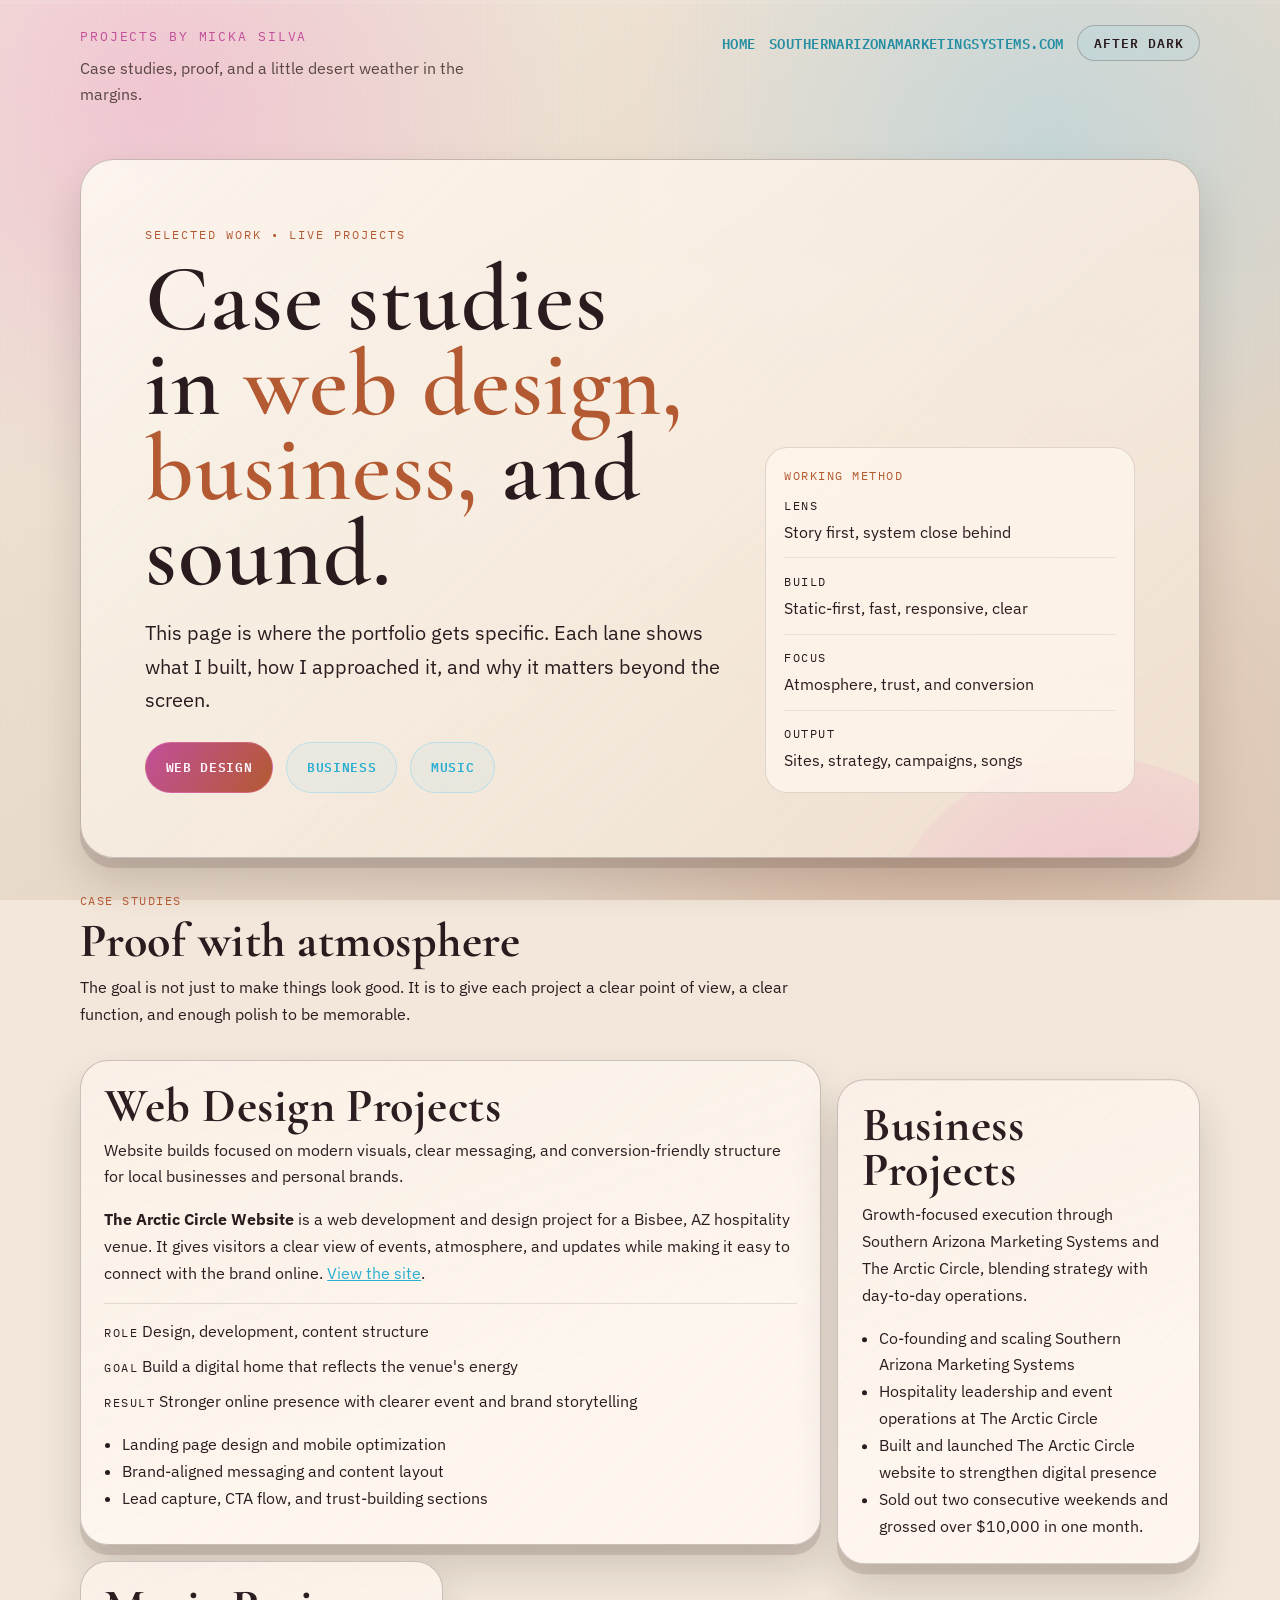
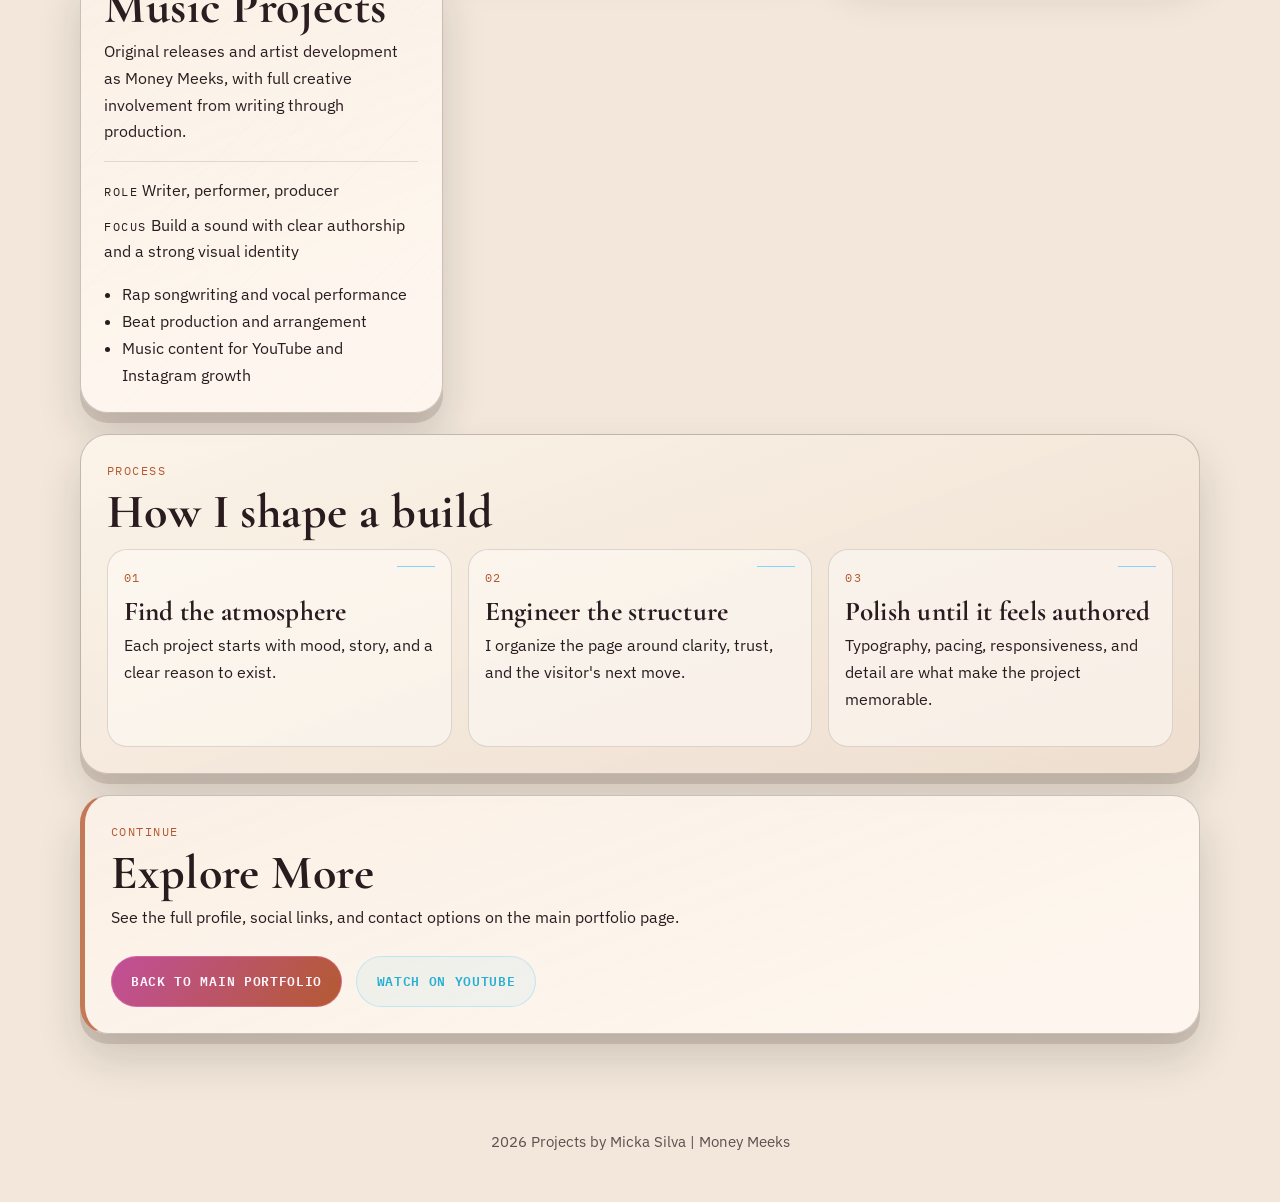
==== commit cc5cbb78: "pooo" ====
--- a/projects.html
+++ b/projects.html
@@ -3,11 +3,31 @@
   <head>
     <meta charset="UTF-8" />
     <meta name="viewport" content="width=device-width, initial-scale=1.0" />
+    <meta name="author" content="Micka Silva" />
+    <meta name="robots" content="index, follow, max-image-preview:large, max-snippet:-1, max-video-preview:-1" />
+    <meta
+      name="keywords"
+      content="Micka Silva projects, web design projects, Arctic Circle website, marketing case studies, Money Meeks"
+    />
     <meta
       name="description"
-      content="Project portfolio for Micka Silva (Money Meeks): web design, business growth, and music production."
+      content="Project portfolio for Micka Silva (Money Meeks): web design case studies, business growth work, and music production projects."
+    />
+    <meta property="og:type" content="website" />
+    <meta property="og:site_name" content="Micka Silva Portfolio" />
+    <meta property="og:title" content="Projects | Micka Silva" />
+    <meta
+      property="og:description"
+      content="See projects across web design, business growth, and music production by Micka Silva (Money Meeks)."
+    />
+    <meta property="twitter:card" content="summary" />
+    <meta property="twitter:title" content="Projects | Micka Silva" />
+    <meta
+      property="twitter:description"
+      content="Web design, business, and music project highlights from Micka Silva."
     />
     <title>Projects | Micka Silva</title>
+    <link rel="canonical" href="/projects.html" />
     <link rel="preconnect" href="https://fonts.googleapis.com" />
     <link rel="preconnect" href="https://fonts.gstatic.com" crossorigin />
     <link
@@ -15,6 +35,34 @@
       rel="stylesheet"
     />
     <link rel="stylesheet" href="styles.css" />
+    <script type="application/ld+json">
+      {
+        "@context": "https://schema.org",
+        "@type": "CollectionPage",
+        "name": "Projects | Micka Silva",
+        "description": "Project case studies in web design, business growth, and music production by Micka Silva (Money Meeks).",
+        "mainEntity": {
+          "@type": "ItemList",
+          "itemListElement": [
+            {
+              "@type": "ListItem",
+              "position": 1,
+              "name": "Web Design Projects"
+            },
+            {
+              "@type": "ListItem",
+              "position": 2,
+              "name": "Business Projects"
+            },
+            {
+              "@type": "ListItem",
+              "position": 3,
+              "name": "Music Projects"
+            }
+          ]
+        }
+      }
+    </script>
   </head>
   <body data-page="projects" data-theme="day">
     <div class="background-layer" aria-hidden="true"></div>
@@ -28,12 +76,12 @@
         <p class="brand-caption">Case studies, proof, and a little desert weather in the margins.</p>
       </div>
       <div class="header-actions">
-        <div class="nav-links">
+        <nav class="nav-links" aria-label="Primary">
           <a class="primary-link" href="index.html">Home</a>
           <a class="primary-link" href="https://SouthernArizonaMarketingSystems.com" target="_blank" rel="noreferrer"
             >SouthernArizonaMarketingSystems.com</a
           >
-        </div>
+        </nav>
         <button class="mode-toggle" type="button" aria-label="Switch color mode">After Dark</button>
       </div>
     </header>
--- a/styles.css
+++ b/styles.css
@@ -1,39 +1,43 @@
 :root {
-  --ink: #25180f;
-  --paper: #efe5d6;
-  --paper-deep: #ddc8af;
-  --stone: #8f7b66;
-  --clay: #a5502d;
-  --sage: #55614d;
-  --pine: #2c352b;
-  --night: #14100d;
-  --mist: rgba(255, 249, 240, 0.7);
-  --line: rgba(37, 24, 15, 0.14);
-  --line-strong: rgba(37, 24, 15, 0.24);
-  --card: rgba(255, 248, 238, 0.84);
-  --card-strong: rgba(248, 239, 226, 0.95);
-  --shadow-soft: 0 24px 44px rgba(33, 21, 12, 0.14);
-  --shadow-hard: 0 10px 0 rgba(52, 35, 21, 0.14);
+  --ink: #2a1b1f;
+  --paper: #f2e7da;
+  --paper-deep: #dfcbb9;
+  --stone: #8d7665;
+  --clay: #b45a32;
+  --sage: #258ea3;
+  --pine: #c14f99;
+  --night: #09070c;
+  --neon-cyan: #2aaed1;
+  --neon-magenta: #c14f99;
+  --mist: rgba(255, 247, 238, 0.74);
+  --line: rgba(42, 27, 31, 0.14);
+  --line-strong: rgba(42, 27, 31, 0.24);
+  --card: rgba(255, 248, 240, 0.88);
+  --card-strong: rgba(250, 240, 230, 0.96);
+  --shadow-soft: 0 24px 44px rgba(36, 22, 25, 0.16);
+  --shadow-hard: 0 10px 0 rgba(54, 33, 26, 0.14);
   --radius-lg: 28px;
   --radius-md: 18px;
 }
 
 body[data-theme="night"] {
-  --ink: #f3e8d9;
-  --paper: #17120f;
-  --paper-deep: #241c18;
-  --stone: #bda992;
-  --clay: #d98a5a;
-  --sage: #a4b391;
-  --pine: #d7cfbf;
-  --night: #090807;
-  --mist: rgba(35, 28, 25, 0.72);
-  --line: rgba(243, 232, 217, 0.12);
-  --line-strong: rgba(243, 232, 217, 0.2);
-  --card: rgba(29, 22, 18, 0.86);
-  --card-strong: rgba(36, 28, 24, 0.96);
-  --shadow-soft: 0 24px 54px rgba(0, 0, 0, 0.34);
-  --shadow-hard: 0 10px 0 rgba(0, 0, 0, 0.2);
+  --ink: #f4edf8;
+  --paper: #09070c;
+  --paper-deep: #13101a;
+  --stone: #bca28a;
+  --clay: #d06d3f;
+  --sage: #7ad9cc;
+  --pine: #ff8cd7;
+  --night: #040308;
+  --neon-cyan: #78ddff;
+  --neon-magenta: #ff8cd7;
+  --mist: rgba(18, 14, 24, 0.74);
+  --line: rgba(244, 237, 248, 0.14);
+  --line-strong: rgba(244, 237, 248, 0.24);
+  --card: rgba(18, 14, 24, 0.9);
+  --card-strong: rgba(24, 18, 31, 0.96);
+  --shadow-soft: 0 24px 54px rgba(0, 0, 0, 0.54);
+  --shadow-hard: 0 10px 0 rgba(0, 0, 0, 0.34);
 }
 
 * {
@@ -59,9 +63,9 @@
   inset: 0;
   z-index: -2;
   background:
-    radial-gradient(circle at 12% 10%, rgba(165, 80, 45, 0.22), transparent 30%),
-    radial-gradient(circle at 82% 16%, rgba(85, 97, 77, 0.2), transparent 32%),
-    radial-gradient(circle at 72% 86%, rgba(37, 24, 15, 0.14), transparent 34%),
+    radial-gradient(circle at 12% 10%, rgba(240, 108, 194, 0.26), transparent 30%),
+    radial-gradient(circle at 82% 16%, rgba(88, 201, 255, 0.24), transparent 32%),
+    radial-gradient(circle at 72% 86%, rgba(180, 90, 50, 0.2), transparent 34%),
     linear-gradient(145deg, var(--paper) 0%, var(--paper-deep) 100%);
 }
 
@@ -72,10 +76,10 @@
   opacity: 0.32;
   pointer-events: none;
   background-image:
-    linear-gradient(rgba(255, 255, 255, 0.05), rgba(255, 255, 255, 0.01)),
-    repeating-linear-gradient(0deg, rgba(255, 255, 255, 0.05) 0 1px, transparent 1px 4px),
-    repeating-linear-gradient(90deg, rgba(37, 24, 15, 0.03) 0 1px, transparent 1px 6px),
-    radial-gradient(circle at 20% 20%, rgba(255, 255, 255, 0.09) 0 1px, transparent 1px 100%);
+    linear-gradient(rgba(255, 255, 255, 0.03), rgba(255, 255, 255, 0.01)),
+    repeating-linear-gradient(0deg, rgba(255, 255, 255, 0.04) 0 1px, transparent 1px 4px),
+    repeating-linear-gradient(90deg, rgba(88, 201, 255, 0.07) 0 1px, transparent 1px 6px),
+    radial-gradient(circle at 20% 20%, rgba(240, 108, 194, 0.12) 0 1px, transparent 1px 100%);
   background-size: auto, auto, auto, 22px 22px;
 }
 
@@ -84,14 +88,14 @@
   inset: 0 0 auto;
   height: 4px;
   z-index: 10;
-  background: rgba(37, 24, 15, 0.08);
+  background: rgba(255, 255, 255, 0.08);
 }
 
 .page-progress-bar {
   display: block;
   width: 0;
   height: 100%;
-  background: linear-gradient(90deg, var(--sage), var(--clay));
+  background: linear-gradient(90deg, var(--neon-cyan), var(--neon-magenta), var(--clay));
 }
 
 .site-header {
@@ -154,14 +158,14 @@
 }
 
 .primary-link:hover {
-  color: var(--clay);
-  border-color: rgba(165, 80, 45, 0.45);
+  color: var(--neon-cyan);
+  border-color: rgba(88, 201, 255, 0.56);
 }
 
 .mode-toggle {
   appearance: none;
   border: 1px solid var(--line-strong);
-  background: rgba(255, 249, 240, 0.22);
+  background: rgba(88, 201, 255, 0.08);
   color: var(--ink);
   padding: 0.68rem 0.95rem;
   border-radius: 999px;
@@ -174,7 +178,7 @@
 
 .mode-toggle:hover {
   transform: translateY(-1px);
-  border-color: var(--clay);
+  border-color: var(--neon-magenta);
 }
 
 main {
@@ -203,14 +207,14 @@
   border: 1px solid var(--line-strong);
   border-radius: 34px;
   background:
-    linear-gradient(145deg, rgba(255, 251, 245, 0.84), rgba(235, 222, 204, 0.92)),
-    linear-gradient(90deg, rgba(255, 255, 255, 0.06), transparent);
+    linear-gradient(145deg, rgba(255, 248, 240, 0.9), rgba(240, 225, 208, 0.94)),
+    linear-gradient(90deg, rgba(42, 174, 209, 0.08), rgba(193, 79, 153, 0.06));
 }
 
 body[data-theme="night"] .hero {
   background:
-    linear-gradient(145deg, rgba(31, 24, 21, 0.9), rgba(21, 17, 14, 0.96)),
-    linear-gradient(90deg, rgba(255, 255, 255, 0.03), transparent);
+    linear-gradient(145deg, rgba(20, 15, 26, 0.94), rgba(10, 8, 15, 0.98)),
+    linear-gradient(90deg, rgba(240, 108, 194, 0.09), transparent);
 }
 
 .hero::before {
@@ -220,7 +224,7 @@
   width: 420px;
   height: 420px;
   border-radius: 48% 52% 60% 40% / 40% 51% 49% 60%;
-  background: radial-gradient(circle, rgba(165, 80, 45, 0.34), rgba(165, 80, 45, 0));
+  background: radial-gradient(circle, rgba(240, 108, 194, 0.28), rgba(240, 108, 194, 0));
   z-index: -1;
 }
 
@@ -233,7 +237,7 @@
   pointer-events: none;
   background-image:
     linear-gradient(rgba(255, 255, 255, 0.04), transparent),
-    repeating-linear-gradient(135deg, rgba(37, 24, 15, 0.035) 0 1px, transparent 1px 18px);
+    repeating-linear-gradient(135deg, rgba(88, 201, 255, 0.08) 0 1px, transparent 1px 18px);
   opacity: 0.36;
 }
 
@@ -373,20 +377,20 @@
 }
 
 .btn-solid {
-  background: linear-gradient(120deg, #d78d61, var(--clay));
-  color: #fff7ed;
-  border-color: rgba(37, 24, 15, 0.2);
+  background: linear-gradient(120deg, var(--neon-magenta), var(--clay));
+  color: #fff7ff;
+  border-color: rgba(255, 140, 215, 0.34);
 }
 
 .btn-ghost {
-  background: rgba(255, 252, 246, 0.42);
-  border-color: rgba(85, 97, 77, 0.35);
-  color: var(--sage);
+  background: rgba(88, 201, 255, 0.07);
+  border-color: rgba(88, 201, 255, 0.32);
+  color: var(--neon-cyan);
 }
 
 .btn-ghost:hover {
-  color: var(--clay);
-  border-color: rgba(165, 80, 45, 0.42);
+  color: var(--neon-magenta);
+  border-color: rgba(240, 108, 194, 0.48);
 }
 
 .section-intro {
@@ -491,15 +495,15 @@
 }
 
 .about {
-  border-left: 5px solid rgba(85, 97, 77, 0.72);
+  border-left: 5px solid rgba(88, 201, 255, 0.7);
 }
 
 .contact {
-  border-left: 5px solid rgba(165, 80, 45, 0.74);
+  border-left: 5px solid rgba(180, 90, 50, 0.8);
 }
 
 .social {
-  border-left: 5px solid rgba(44, 53, 43, 0.68);
+  border-left: 5px solid rgba(240, 108, 194, 0.72);
 }
 
 .statement {
@@ -507,12 +511,12 @@
   padding: 1.5rem;
   border-radius: var(--radius-lg);
   border: 1px solid rgba(37, 24, 15, 0.18);
-  background: linear-gradient(145deg, #4f6a52, #232c23);
+  background: linear-gradient(145deg, rgba(88, 201, 255, 0.26), rgba(180, 90, 50, 0.32), rgba(240, 108, 194, 0.22));
   color: #f8f5ef;
 }
 
 body[data-theme="night"] .statement {
-  background: linear-gradient(145deg, #344034, #171411);
+  background: linear-gradient(145deg, rgba(88, 201, 255, 0.2), rgba(180, 90, 50, 0.22), rgba(240, 108, 194, 0.24));
 }
 
 .statement p {
@@ -522,11 +526,11 @@
 }
 
 .field-notes {
-  background: linear-gradient(160deg, rgba(255, 248, 236, 0.9), rgba(236, 225, 208, 0.92));
+  background: linear-gradient(160deg, rgba(251, 244, 234, 0.94), rgba(237, 222, 206, 0.96));
 }
 
 body[data-theme="night"] .field-notes {
-  background: linear-gradient(160deg, rgba(31, 24, 21, 0.94), rgba(23, 18, 15, 0.96));
+  background: linear-gradient(160deg, rgba(20, 15, 27, 0.95), rgba(11, 8, 16, 0.98));
 }
 
 .field-notes .section-intro {
@@ -561,7 +565,7 @@
   right: 1rem;
   width: 38px;
   height: 1px;
-  background: rgba(165, 80, 45, 0.65);
+  background: rgba(88, 201, 255, 0.72);
 }
 
 .timeline-tag {
@@ -577,22 +581,22 @@
   text-decoration: none;
   color: var(--ink);
   padding: 0.95rem;
-  border: 1px solid rgba(37, 24, 15, 0.16);
+  border: 1px solid rgba(88, 201, 255, 0.26);
   border-radius: var(--radius-md);
-  background: linear-gradient(145deg, rgba(255, 253, 248, 0.92), rgba(245, 235, 220, 0.84));
+  background: linear-gradient(145deg, rgba(255, 252, 247, 0.94), rgba(243, 231, 218, 0.9));
   font-weight: 700;
   transition: transform 180ms ease, box-shadow 180ms ease, border-color 180ms ease;
 }
 
 body[data-theme="night"] .social-link {
-  background: linear-gradient(145deg, rgba(41, 32, 28, 0.92), rgba(26, 21, 18, 0.86));
-  border-color: rgba(243, 232, 217, 0.14);
+  background: linear-gradient(145deg, rgba(29, 22, 35, 0.94), rgba(16, 12, 21, 0.9));
+  border-color: rgba(240, 108, 194, 0.26);
 }
 
 .social-link:hover {
   transform: translateY(-2px);
-  box-shadow: 0 10px 16px rgba(40, 27, 16, 0.15);
-  border-color: rgba(165, 80, 45, 0.38);
+  box-shadow: 0 10px 16px rgba(0, 0, 0, 0.28);
+  border-color: rgba(240, 108, 194, 0.52);
 }
 
 .social-link span {
@@ -604,18 +608,18 @@
 }
 
 a {
-  color: var(--sage);
+  color: var(--neon-cyan);
 }
 
 a:hover {
-  color: var(--clay);
+  color: var(--neon-magenta);
 }
 
 a:focus-visible,
 .btn:focus-visible,
 .mode-toggle:focus-visible,
 .primary-link:focus-visible {
-  outline: 2px solid var(--clay);
+  outline: 2px solid var(--neon-cyan);
   outline-offset: 3px;
 }
 
@@ -623,11 +627,11 @@
   padding: 0 1rem 2rem;
   text-align: center;
   font-size: 0.95rem;
-  color: rgba(37, 24, 15, 0.74);
+  color: rgba(42, 27, 31, 0.74);
 }
 
 body[data-theme="night"] footer {
-  color: rgba(243, 232, 217, 0.74);
+  color: rgba(244, 237, 248, 0.76);
 }
 
 .reveal {
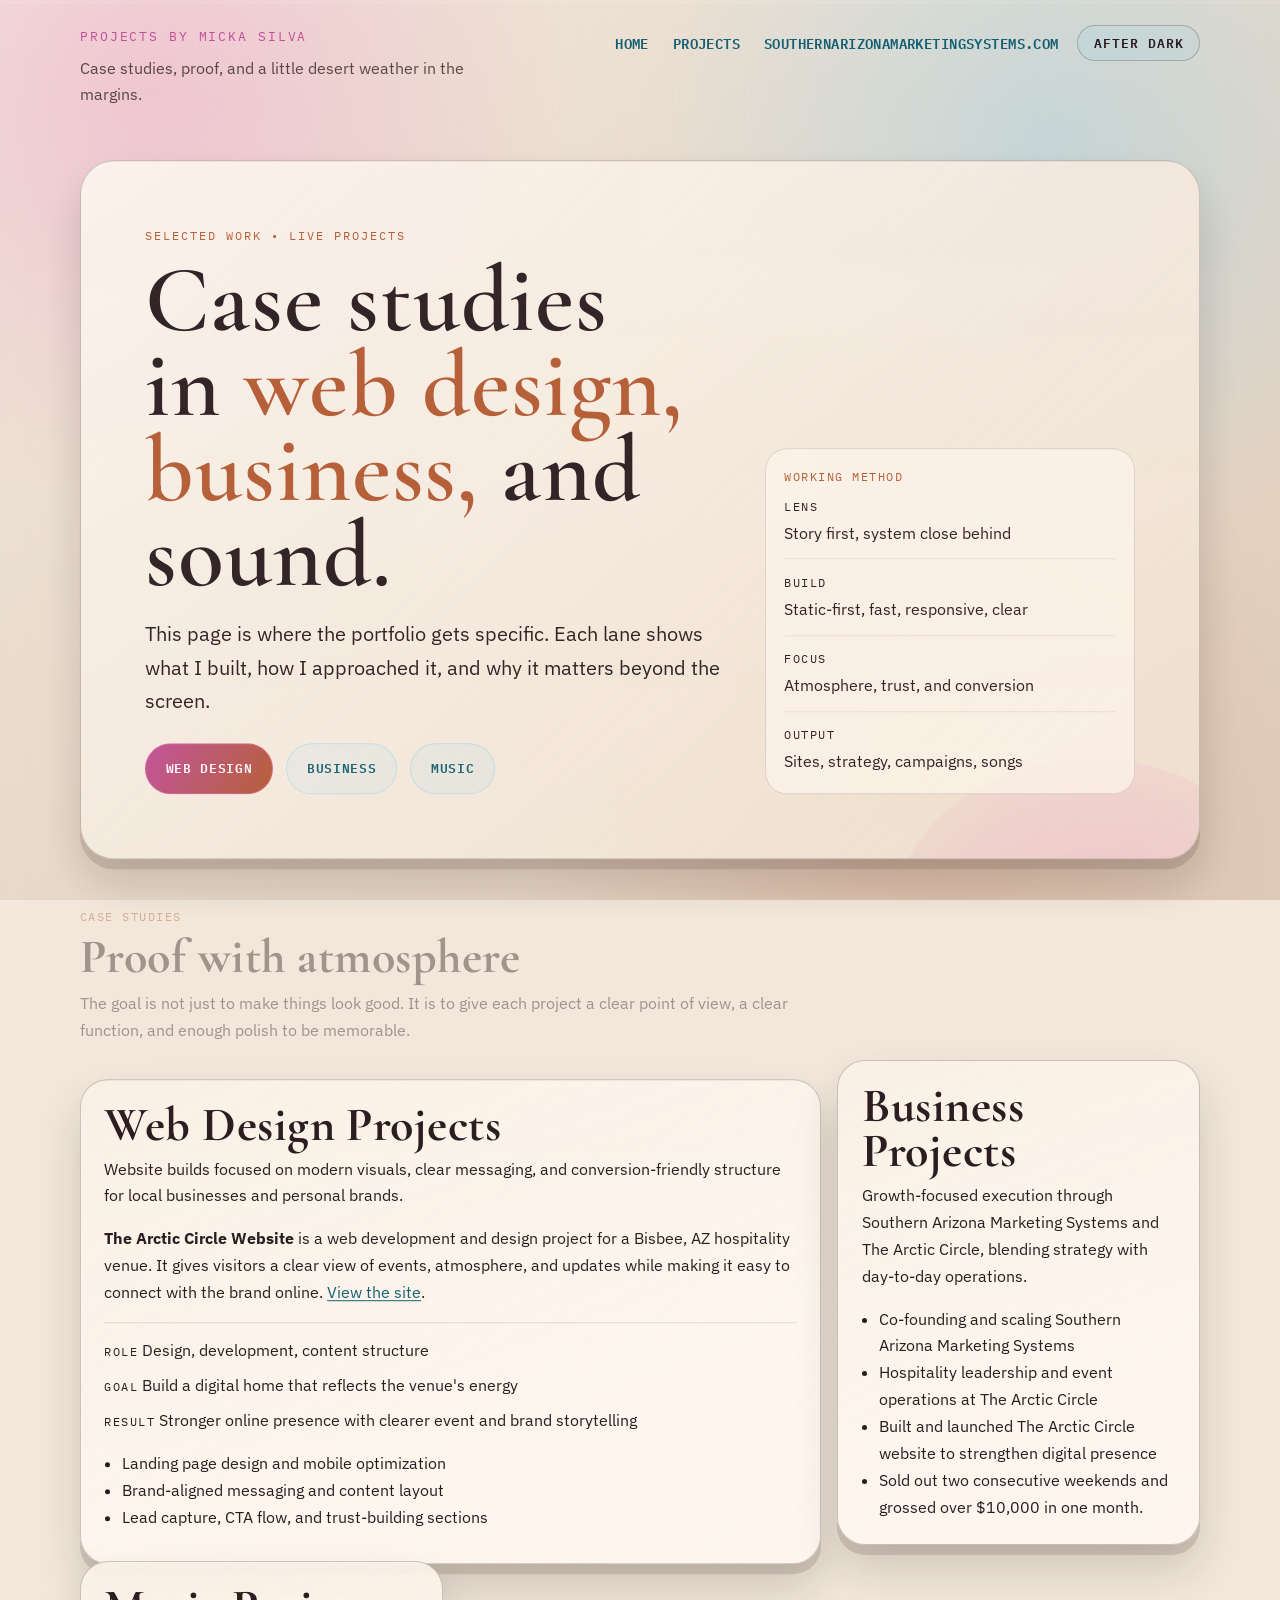
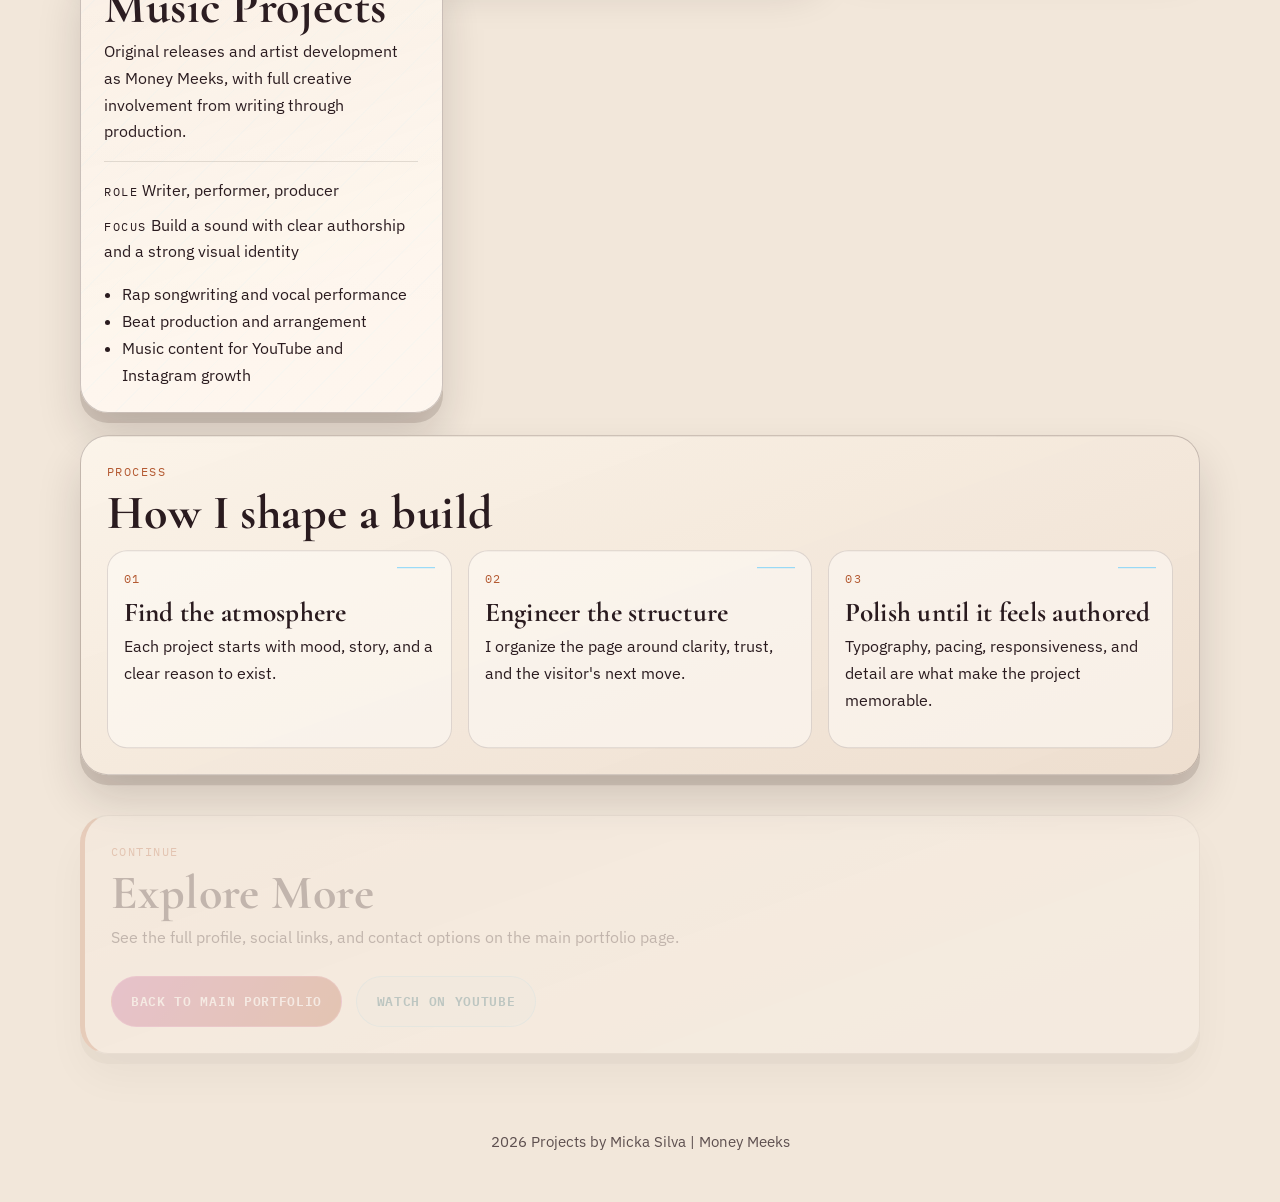
==== commit f9664127: "push the bus" ====
--- a/projects.html
+++ b/projects.html
@@ -65,6 +65,7 @@
     </script>
   </head>
   <body data-page="projects" data-theme="day">
+    <a class="skip-link" href="#main-content">Skip to main content</a>
     <div class="background-layer" aria-hidden="true"></div>
     <div class="page-progress" aria-hidden="true">
       <span class="page-progress-bar"></span>
@@ -78,7 +79,8 @@
       <div class="header-actions">
         <nav class="nav-links" aria-label="Primary">
           <a class="primary-link" href="index.html">Home</a>
-          <a class="primary-link" href="https://SouthernArizonaMarketingSystems.com" target="_blank" rel="noreferrer"
+          <a class="primary-link" href="projects.html" aria-current="page">Projects</a>
+          <a class="primary-link" href="https://SouthernArizonaMarketingSystems.com" target="_blank" rel="noopener noreferrer"
             >SouthernArizonaMarketingSystems.com</a
           >
         </nav>
@@ -86,12 +88,12 @@
       </div>
     </header>
 
-    <main>
-      <section class="hero reveal">
+    <main id="main-content" tabindex="-1">
+      <section class="hero reveal" aria-labelledby="projects-hero-title">
         <div class="hero-layout">
           <div class="hero-copy">
             <p class="eyebrow">Selected Work • Live Projects</p>
-            <h1>
+            <h1 id="projects-hero-title">
               Case studies in
               <span>web design, business,</span>
               and sound.
@@ -118,16 +120,17 @@
         </div>
       </section>
 
-      <section class="section-intro reveal">
+      <section class="section-intro reveal" aria-labelledby="projects-intro-heading">
         <p class="section-label">Case Studies</p>
-        <h2>Proof with atmosphere</h2>
+        <h2 id="projects-intro-heading">Proof with atmosphere</h2>
         <p>
           The goal is not just to make things look good. It is to give each project a clear point of view, a
           clear function, and enough polish to be memorable.
         </p>
       </section>
 
-      <section class="projects-grid">
+      <section class="projects-grid" aria-labelledby="projects-grid-heading">
+        <h2 id="projects-grid-heading" class="sr-only">Project Categories</h2>
         <article id="web-design" class="project-card featured reveal">
           <h2>Web Design Projects</h2>
           <p>
@@ -138,7 +141,7 @@
             <strong>The Arctic Circle Website</strong> is a web development and design project for a Bisbee,
             AZ hospitality venue. It gives visitors a clear view of events, atmosphere, and updates while
             making it easy to connect with the brand online.
-            <a href="https://arcticcirclebisbeeaz.com/" target="_blank" rel="noreferrer">View the site</a>.
+            <a href="https://arcticcirclebisbeeaz.com/" target="_blank" rel="noopener noreferrer">View the site</a>.
           </p>
           <div class="project-meta">
             <p><span>Role</span> Design, development, content structure</p>
@@ -184,10 +187,10 @@
         </article>
       </section>
 
-      <section class="field-notes reveal">
+      <section class="field-notes reveal" aria-labelledby="projects-process-heading">
         <div class="section-intro">
           <p class="section-label">Process</p>
-          <h2>How I shape a build</h2>
+          <h2 id="projects-process-heading">How I shape a build</h2>
         </div>
         <div class="timeline compact">
           <article class="timeline-entry reveal">
@@ -208,13 +211,13 @@
         </div>
       </section>
 
-      <section class="contact reveal">
+      <section class="contact reveal" aria-labelledby="projects-contact-heading">
         <p class="section-label">Continue</p>
-        <h2>Explore More</h2>
+        <h2 id="projects-contact-heading">Explore More</h2>
         <p>See the full profile, social links, and contact options on the main portfolio page.</p>
         <div class="contact-actions">
           <a class="btn btn-solid" href="index.html">Back to Main Portfolio</a>
-          <a class="btn btn-ghost" href="https://youtube.com/@moneymeeks2375?si=qXHFbJ45Eas8tCo8" target="_blank" rel="noreferrer"
+          <a class="btn btn-ghost" href="https://youtube.com/@moneymeeks2375?si=qXHFbJ45Eas8tCo8" target="_blank" rel="noopener noreferrer"
             >Watch on YouTube</a
           >
         </div>
--- a/styles.css
+++ b/styles.css
@@ -4,11 +4,12 @@
   --paper-deep: #dfcbb9;
   --stone: #8d7665;
   --clay: #b45a32;
-  --sage: #258ea3;
+  --sage: #155f72;
   --pine: #c14f99;
   --night: #09070c;
-  --neon-cyan: #2aaed1;
+  --neon-cyan: #1e6f86;
   --neon-magenta: #c14f99;
+  --focus-ring: #0d728c;
   --mist: rgba(255, 247, 238, 0.74);
   --line: rgba(42, 27, 31, 0.14);
   --line-strong: rgba(42, 27, 31, 0.24);
@@ -26,11 +27,12 @@
   --paper-deep: #13101a;
   --stone: #bca28a;
   --clay: #d06d3f;
-  --sage: #7ad9cc;
+  --sage: #9cf1e5;
   --pine: #ff8cd7;
   --night: #040308;
-  --neon-cyan: #78ddff;
+  --neon-cyan: #8ce7ff;
   --neon-magenta: #ff8cd7;
+  --focus-ring: #8ce7ff;
   --mist: rgba(18, 14, 24, 0.74);
   --line: rgba(244, 237, 248, 0.14);
   --line-strong: rgba(244, 237, 248, 0.24);
@@ -53,9 +55,42 @@
   color: var(--ink);
   background: var(--paper);
   font-family: "IBM Plex Sans", sans-serif;
+  font-size: 1rem;
   line-height: 1.68;
   overflow-x: hidden;
   transition: background-color 220ms ease, color 220ms ease;
+}
+
+.skip-link {
+  position: absolute;
+  left: 1rem;
+  top: 0.45rem;
+  transform: translateY(-140%);
+  padding: 0.6rem 0.85rem;
+  border-radius: 10px;
+  background: #0e2e39;
+  color: #f6fcff;
+  font: 600 0.88rem/1 "IBM Plex Mono", monospace;
+  text-decoration: none;
+  z-index: 100;
+}
+
+.skip-link:focus-visible {
+  transform: translateY(0);
+  outline: 2px solid var(--focus-ring);
+  outline-offset: 2px;
+}
+
+.sr-only {
+  position: absolute;
+  width: 1px;
+  height: 1px;
+  padding: 0;
+  margin: -1px;
+  overflow: hidden;
+  clip: rect(0, 0, 0, 0);
+  white-space: nowrap;
+  border: 0;
 }
 
 .background-layer {
@@ -153,6 +188,7 @@
   font: 600 0.88rem/1 "IBM Plex Mono", monospace;
   letter-spacing: 0.03em;
   text-transform: uppercase;
+  padding: 0.5rem 0.32rem;
   border-bottom: 1px solid transparent;
   transition: color 180ms ease, border-color 180ms ease;
 }
@@ -385,7 +421,7 @@
 .btn-ghost {
   background: rgba(88, 201, 255, 0.07);
   border-color: rgba(88, 201, 255, 0.32);
-  color: var(--neon-cyan);
+  color: var(--sage);
 }
 
 .btn-ghost:hover {
@@ -510,19 +546,22 @@
   margin-top: 1.3rem;
   padding: 1.5rem;
   border-radius: var(--radius-lg);
-  border: 1px solid rgba(37, 24, 15, 0.18);
-  background: linear-gradient(145deg, rgba(88, 201, 255, 0.26), rgba(180, 90, 50, 0.32), rgba(240, 108, 194, 0.22));
-  color: #f8f5ef;
+  border: 1px solid rgba(37, 24, 15, 0.26);
+  background: linear-gradient(145deg, rgba(26, 79, 94, 0.9), rgba(120, 56, 34, 0.88), rgba(112, 36, 84, 0.86));
+  color: #fffaf2;
+  box-shadow: 0 20px 34px rgba(18, 9, 12, 0.32), var(--shadow-hard);
 }
 
 body[data-theme="night"] .statement {
-  background: linear-gradient(145deg, rgba(88, 201, 255, 0.2), rgba(180, 90, 50, 0.22), rgba(240, 108, 194, 0.24));
+  border-color: rgba(244, 237, 248, 0.28);
+  background: linear-gradient(145deg, rgba(32, 96, 114, 0.84), rgba(130, 60, 37, 0.82), rgba(122, 39, 94, 0.84));
 }
 
 .statement p {
   margin: 0;
   font-size: clamp(1.08rem, 2.7vw, 1.5rem);
   font-weight: 600;
+  text-shadow: 0 1px 10px rgba(0, 0, 0, 0.34);
 }
 
 .field-notes {
@@ -608,19 +647,30 @@
 }
 
 a {
-  color: var(--neon-cyan);
+  color: var(--sage);
+  text-decoration-thickness: 0.08em;
+  text-underline-offset: 0.12em;
 }
 
 a:hover {
   color: var(--neon-magenta);
+}
+
+body[data-theme="night"] a:hover {
+  color: #ff9fe0;
 }
 
 a:focus-visible,
 .btn:focus-visible,
 .mode-toggle:focus-visible,
-.primary-link:focus-visible {
-  outline: 2px solid var(--neon-cyan);
+.primary-link:focus-visible,
+.social-link:focus-visible {
+  outline: 2px solid var(--focus-ring);
   outline-offset: 3px;
+}
+
+main:focus-visible {
+  outline: none;
 }
 
 footer {
@@ -643,6 +693,16 @@
 .reveal.is-visible {
   opacity: 1;
   transform: translateY(0);
+}
+
+main > section.reveal {
+  --scroll-opacity: 1;
+  --scroll-shift: 0px;
+}
+
+main > section.reveal.is-visible {
+  opacity: var(--scroll-opacity);
+  transform: translateY(var(--scroll-shift));
 }
 
 .reveal[data-delay="1"] {
@@ -707,6 +767,13 @@
     justify-content: flex-start;
   }
 
+  .primary-link,
+  .mode-toggle,
+  .btn,
+  .social-link {
+    min-height: 44px;
+  }
+
   .grid-section,
   .projects-grid,
   .social-grid,
@@ -738,3 +805,42 @@
     padding: 1.25rem;
   }
 }
+
+@media (max-width: 480px) {
+  .hero-cta .btn,
+  .contact-actions .btn {
+    width: 100%;
+    justify-content: center;
+    text-align: center;
+  }
+
+  .site-header,
+  main {
+    width: min(1120px, 94vw);
+  }
+}
+
+@media (prefers-contrast: more) {
+  .card,
+  .project-card,
+  .hero,
+  .about,
+  .contact,
+  .social,
+  .field-notes,
+  .statement {
+    border-width: 2px;
+  }
+
+  a,
+  .primary-link,
+  .btn-ghost {
+    color: #0f4e61;
+  }
+
+  body[data-theme="night"] a,
+  body[data-theme="night"] .primary-link,
+  body[data-theme="night"] .btn-ghost {
+    color: #b6f8ef;
+  }
+}
